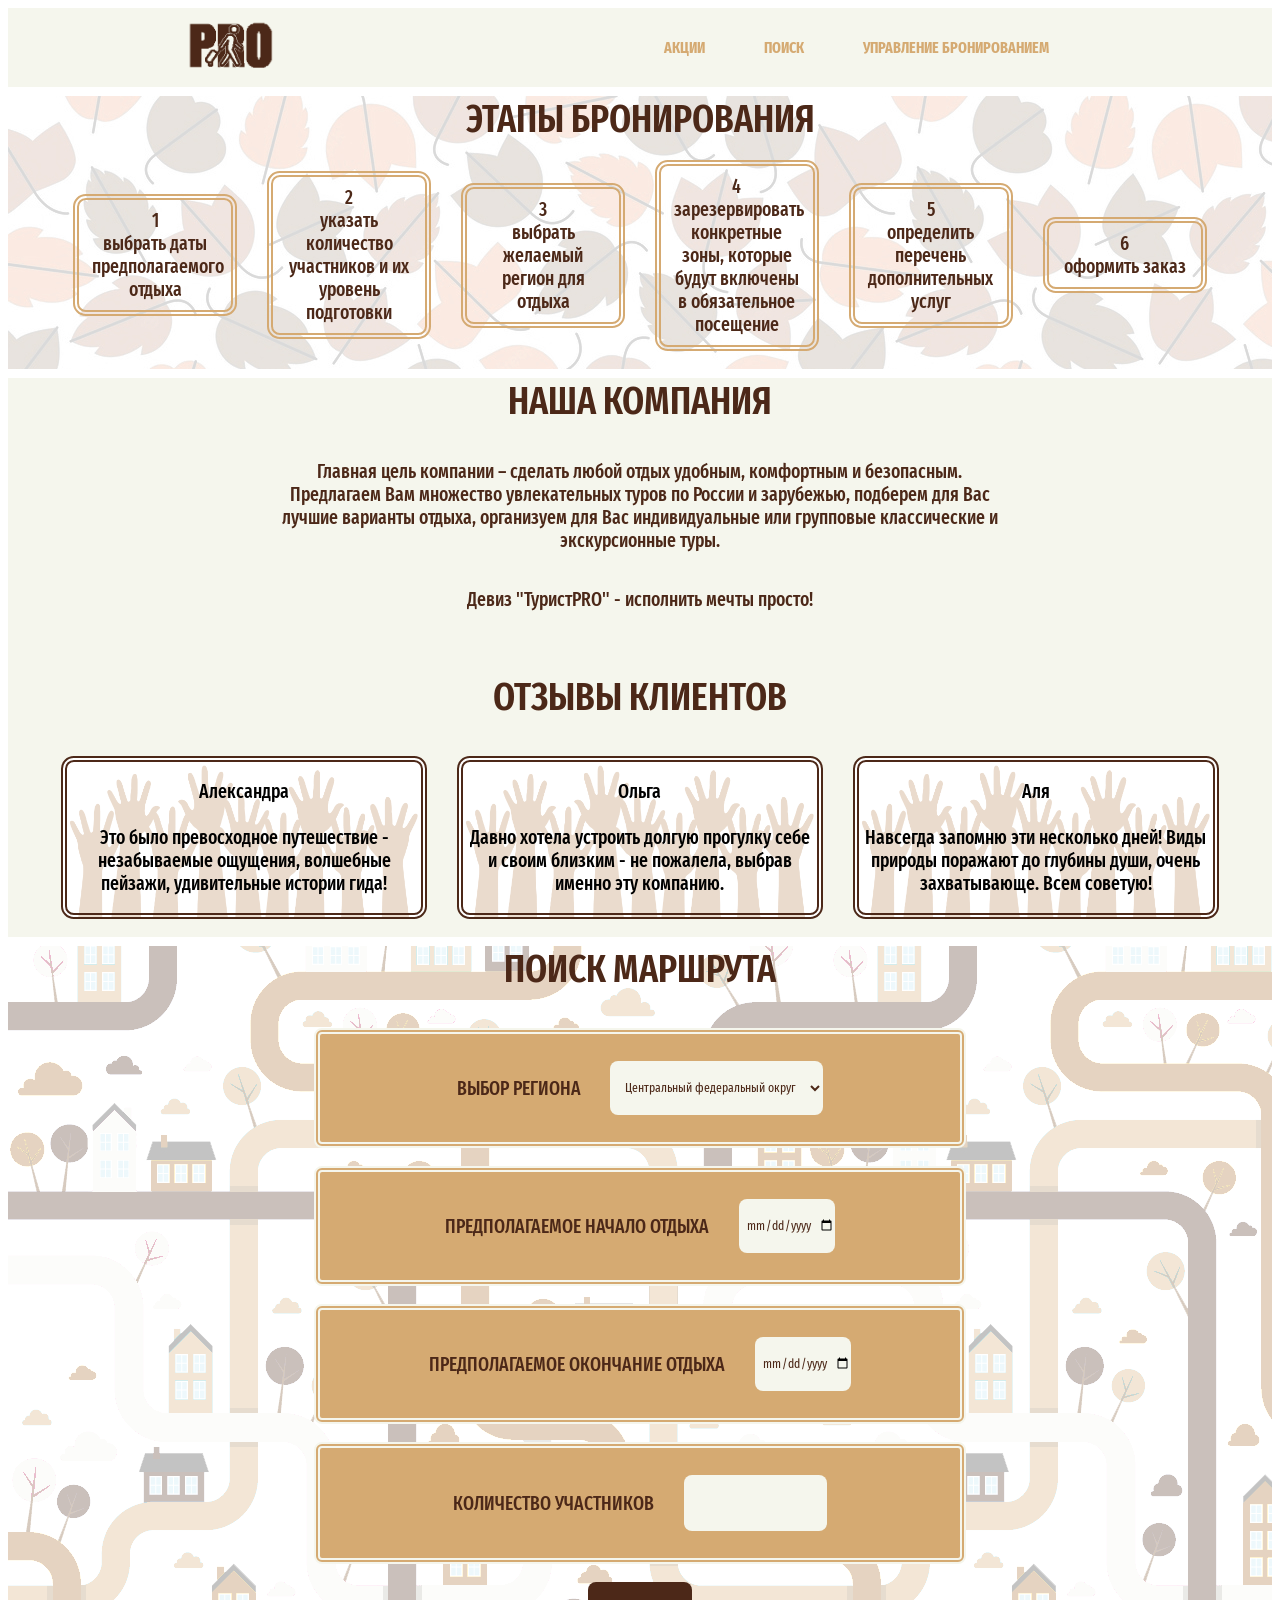
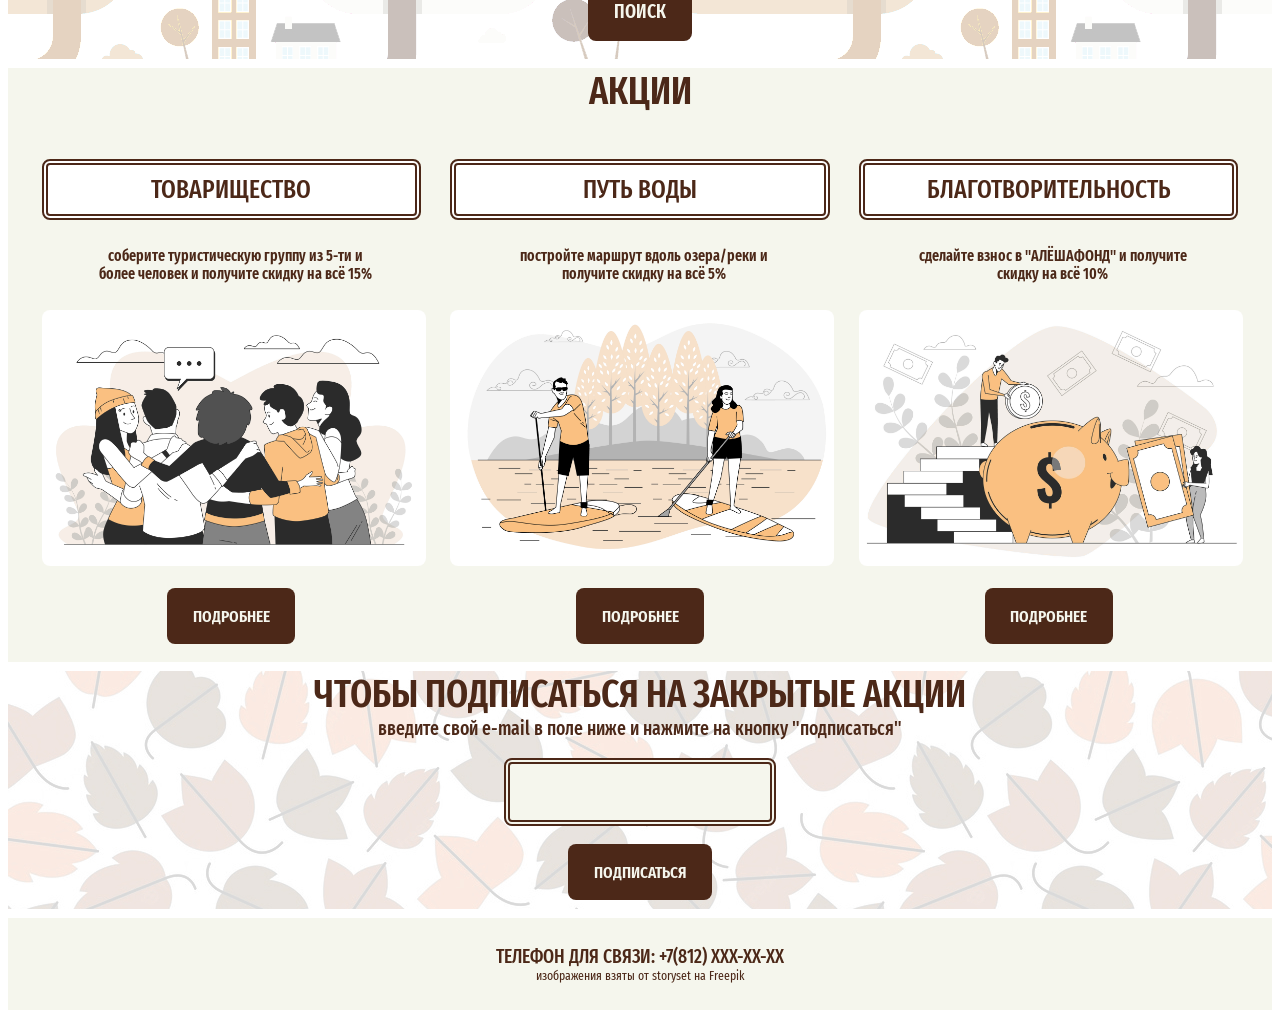
==== index.html @ ea339bec "Add files via upload" ====
<!DOCTYPE html>
<html lang="ru">
<head>
	<meta charset="UTF-8">
	<link rel='stylesheet' href='style.css'>
	<link rel="preconnect" href="https://fonts.googleapis.com">
	<link rel="preconnect" href="https://fonts.gstatic.com" crossorigin>
	<link href="https://fonts.googleapis.com/css2?family=Fira+Sans+Extra+Condensed:wght@400;500;800&display=swap" rel="stylesheet">
	<title>ТуристPro - туристические походы любой сложности!</title>
</head>

<body>
	
	<div class='header'>
		<div class='container'>
			<div class='header-line'>
				<div class='header-logo'>
					<img src="logo.png" alt="" class="logo">
				</div>
				
				<div class='nav'>
					<a class='nav-item' href="#saleshref">АКЦИИ</a>
					<a class='nav-item' href="#searchhref">ПОИСК</a>
					<a class='nav-item' href="#">УПРАВЛЕНИЕ БРОНИРОВАНИЕМ</a>
				</div>
			</div>
		</div>
	</div>

	<div class="etaps">
		<div class="stepsbg">
			<div class="steps">
				ЭТАПЫ БРОНИРОВАНИЯ
			</div>

			<div class="step">
				<div class="mainstep">
					<div class="step1">
						1<br>выбрать даты предполагаемого отдыха
					</div>
				</div>

			<div class="mainstep">
				<div class="step2">
					2<br>указать количество участников и их уровень подготовки
				</div>
			</div>

			<div class="mainstep">
				<div class="step3">
					3<br>выбрать желаемый регион для отдыха
				</div>
			</div>

			<div class="mainstep">
				<div class="step4">
					4<br>зарезервировать конкретные зоны, которые будут включены в обязательное посещение
				</div>
			</div>

			<div class="mainstep">
				<div class="step5">
					5<br>определить перечень дополнительных услуг
				</div>
			</div>

			<div class="mainstep">
				<div class="step6">
					6<br>оформить заказ
				</div>
			</div>
		</div>
	</div>
	</div>

	<div class="blcompany">
		<div class="titlecom">
			НАША КОМПАНИЯ
		</div>
		<div class="opcom">
			Главная цель компании – сделать любой отдых удобным, комфортным и безопасным.<br>Предлагаем Вам множество увлекательных туров по России и зарубежью, подберем для Вас лучшие варианты отдыха, организуем для Вас индивидуальные или групповые классические и экскурсионные туры.
		</div>
		<div class="deviz">
			Девиз "ТуристPRO" - исполнить мечты просто!
		</div>
		<div class="otzyv">
			ОТЗЫВЫ КЛИЕНТОВ
		</div>
		<div class="mainmarks">
			<div class="marks">
				Александра<br><br>Это было превосходное путешествие - незабываемые ощущения, волшебные пейзажи, удивительные истории гида!
			</div>
			<div class="marks">
				Ольга<br><br>Давно хотела устроить долгую прогулку себе и своим близким - не пожалела, выбрав именно эту компанию.
			</div>
			<div class="marks">
				Аля<br><br>Навсегда запомню эти несколько дней! Виды природы поражают до глубины души, очень захватывающе. Всем советую!
			</div>
		</div>
	</div>

	<div class="mainmarsh" id="searchhref">
		<div class="searchm">
			<form id="form">
				<div id="search">ПОИСК МАРШРУТА</div>
					<div class="buttonform1">
						<label id="regions">ВЫБОР РЕГИОНА</label>
						<select id="region" autocomplete="off">
							<option value="cfo">Центральный федеральный округ</option>
							<option value="szfo">Северо-Западный федеральный округ</option>
							<option value="ufo">Южный федеральный округ</option>
							<option value="pfo">Приволжский федеральный округ</option>
							<option value="yfo">Уральский федеральный округ</option>
							<option value="sfo">Сибирский федеральный округ</option>
							<option value="dfo">Дальневосточный федеральный округ</option>
						</select>
					</div>
					
					<div class="buttonform2">
						<label>ПРЕДПОЛАГАЕМОЕ НАЧАЛО ОТДЫХА</label>
						<input id="startdt" type="date" name="startdate">
					</div>

					<div class="buttonform3">
						<label>ПРЕДПОЛАГАЕМОЕ ОКОНЧАНИЕ ОТДЫХА</label>
						<input id="enddt" type="date" name="enddate">
					</div>
					
					<div class="buttonform4">
						<label>КОЛИЧЕСТВО УЧАСТНИКОВ</label>
						<input id="countppl" type="number" name="count">
					</div>
					
					<!-- <div class="buttonform5">
						<label for="level">УРОВЕНЬ ПОДГОТОВКИ</label>
						<select id="level">
							<option value="new">Начальный уровень</option>
							<option value="base">Базовый уровень</option>
							<option value="spec">Специализированный уровень</option>
							<option value="hight">Высший уровень</option>
						</select>
					</div> -->
					
					<div class="buttonop">
						<button type="submit" class="searchbt" href="search.html">ПОИСК</button>
					</div>

					<script>
						const form=document.getElementById('form');
						const region=document.getElementById('region');
						const startdt=document.getElementById('startdt');
						const enddt=document.getElementById('enddt');
						const countppl=document.getElementById('countppl');
						// const level=document.getElementById('level');

						form.addEventListener('submit',function(e) {
							e.preventDefault();
							const regionvalue=region.value;
							const startdtvalue=startdt.value;
							const enddtvalue=enddt.value;
							const countpplvalue=countppl.value;
							// const levelvalue=level.value;

							localStorage.setItem('region',regionvalue);
							localStorage.setItem('startdt',startdtvalue);
							localStorage.setItem('enddt',enddtvalue);
							localStorage.setItem('countppl',countpplvalue);
							// localStorage.setItem('level',levelvalue);

							window.location.href="search.html";
						})

					</script>
			</form>
		</div>
	</div>

	<div class="sales">
		<div class="sale" id="saleshref">
			АКЦИИ
		</div>

		<div class="sale1">
			<div class="nsale">
				ТОВАРИЩЕСТВО
			</div>
			<div class="osale">
				соберите туристическую группу из 5-ти и более человек и получите скидку на всё 15%
			</div>
			<div class="isale">
				<img src="sale1.jpg" alt="" class="people-img">
			</div>
			<div class="bsale">
				<button class="buttonsale" href="#" onclick="alert('Акции находятся в стадии планирования. В ближайшем будущем они будут доступны. Благодарим за понимание.')">ПОДРОБНЕЕ</button>
			</div>
		</div>

		<div class="sale2">
			<div class="nsale">
				ПУТЬ ВОДЫ
			</div>
			<div class="osale">
				постройте маршрут вдоль озера/реки и получите скидку на всё 5%
			</div>
			<div class="isale">
				<img src="sale2.jpg" alt="" class="people-img">
			</div>
			<div class="bsale">
				<button class="buttonsale" href="#" onclick="alert('Акции находятся в стадии планирования. В ближайшем будущем они будут доступны. Благодарим за понимание.')">ПОДРОБНЕЕ</button>
			</div>
		</div>

		<div class="sale3">
			<div class="nsale">
				БЛАГОТВОРИТЕЛЬНОСТЬ
			</div>
			<div class="osale">
				сделайте взнос в "АЛЁШАФОНД" и получите скидку на всё 10%
			</div>
			<div class="isale">
				<img src="sale3.jpg" alt="" class="people-img">
			</div>
			<div class="bsale">
				<button class="buttonsale" href="#" onclick="alert('Акции находятся в стадии планирования. В ближайшем будущем они будут доступны. Благодарим за понимание.')">ПОДРОБНЕЕ</button>
			</div>
		</div>
	</div>

	<div class="closed">
		<div class="salecl">
			ЧТОБЫ ПОДПИСАТЬСЯ НА ЗАКРЫТЫЕ АКЦИИ
		</div>
		<div class="osalecl">
			введите свой e-mail в поле ниже и нажмите на кнопку "подписаться"
		</div>
		<div class="insalecl">
			<input class="saleinput" type="email" name="emailsale">
		</div>
		<div class="bsale">
			<button class="buttonsale" href="#">ПОДПИСАТЬСЯ</button>
		</div>
	</div>

	<div class="fouter">
		<div class="fouternum">
			ТЕЛЕФОН ДЛЯ СВЯЗИ: +7(812) ХХХ-ХХ-ХХ 
		</div>
		<div class="foutero">
			изображения взяты от storyset на Freepik
		</div>
	</div>

</body>
</html>
---- style.css ----
.body {
    margin: 0;
    font-family: 'Fira Sans Extra Condensed', sans-serif;
}

.header {
    margin: 0;
	background-color: #F5F6ED;
	background-repeat: no-repeat;
	background-size: cover;
    font-family: 'Fira Sans Extra Condensed', sans-serif;
}

.header-line {
	display: flex;
	align-items: center;
	justify-content: space-around;
}

.logo {
    width: 10vw;
}

.container {
    background-color: #F5F6ED;
	margin: 0px 0%;
}

.nav {
	display: inline-block;
	width: 40%;
}

.nav-item {
	color: #D5AA72;
	text-decoration: none;
	font-weight: 700;
	font-size: 1.2vw;
	vertical-align: middle;
	
	margin-left: 11%;
	
	transition: color 0.3s linear;
}

.nav-item:hover {
	color: #4C2818;
}

.etaps {
    background-image: url(bg1.jpg);
    margin-top: 1vh;
    margin-bottom: 1vh;
}

.steps {
	font-family: 'Fira Sans Extra Condensed', sans-serif;
	font-size: 3vw;
	font-weight: 600;
	color:#4C2818;
	text-align: center;
}

.mainstep {
	display: inline-block;
	width: 13%;
	text-align: center;
	color:#4C2818;
	font-family: 'Fira Sans Extra Condensed', sans-serif;
	font-size: 1.5vw;
	font-weight: 500;
	vertical-align: middle;
	position: flex;
	margin: 2vh 1vw;
}

.step {
	text-align: center;
}

.step1 {
	border: 0.5vw double #D5AA72; 
	border-radius: 1vw;
	padding: 1vh 1vw;
	-webkit-animation-name: fly1;
    -webkit-animation-duration: 6s;
    -webkit-animation-iteration-count: infinite;
    animation-name: fly1;
    animation-duration: 6s;
    animation-iteration-count: infinite;
}

@-webkit-keyframes fly1 {
    0% {border-color:#4C2818; background-color: #F5F6ED}
    16.6% {border-color:#D5AA72; background: none}
    33.2% {border-color:#D5AA72; background: none}
    49.8% {border-color:#D5AA72; background: none}
    66.4% {border-color:#D5AA72; background: none}
	83% {border-color:#D5AA72; background: none}
    100% {border-color:#4C2818; background-color: #F5F6ED}
}

@keyframes fly1 {
    0% {border-color:#4C2818; background-color: #F5F6ED}
    16.6% {border-color:#D5AA72; background: none}
    33.2% {border-color:#D5AA72; background: none}
    49.8% {border-color:#D5AA72; background: none}
    66.4% {border-color:#D5AA72; background: none}
	83% {border-color:#D5AA72; background: none}
    100% {border-color:#4C2818; background-color: #F5F6ED}
}

.step2 {
	border: 0.5vw double #D5AA72; 
	border-radius: 1vw;
	padding: 1vh 1vw;
	-webkit-animation-name: fly2;
    -webkit-animation-duration: 6s;
    -webkit-animation-iteration-count: infinite;
    animation-name: fly2;
    animation-duration: 6s;
    animation-iteration-count: infinite;
}

@-webkit-keyframes fly2 {
    0% {border-color:#D5AA72; background: none}
    16.6% {border-color:#4C2818; background-color: #F5F6ED}
    33.2% {border-color:#D5AA72; background: none}
    49.8% {border-color:#D5AA72; background: none}
    66.4% {border-color:#D5AA72; background: none}
	83% {border-color:#D5AA72; background: none}
    100% {border-color:#D5AA72; background: none}
}

@keyframes fly2 {
    0% {border-color:#D5AA72; background: none}
    16.6% {border-color:#4C2818; background-color: #F5F6ED}
    33.2% {border-color:#D5AA72; background: none}
    49.8% {border-color:#D5AA72; background: none}
    66.4% {border-color:#D5AA72; background: none}
	83% {border-color:#D5AA72; background: none}
    100% {border-color:#D5AA72; background: none}
}

.step3 {
	border: 0.5vw double #D5AA72; 
	border-radius: 1vw;
	padding: 1vh 1vw;
	-webkit-animation-name: fly3;
    -webkit-animation-duration: 6s;
    -webkit-animation-iteration-count: infinite;
    animation-name: fly3;
    animation-duration: 6s;
    animation-iteration-count: infinite;
}

@-webkit-keyframes fly3 {
    0% {border-color:#D5AA72; background: none}
    16.6% {border-color:#D5AA72; background: none}
    33.2% {border-color:#4C2818; background-color: #F5F6ED}
    49.8% {border-color:#D5AA72; background: none}
    66.4% {border-color:#D5AA72; background: none}
	83% {border-color:#D5AA72; background: none}
    100% {border-color:#D5AA72; background: none}
}

@keyframes fly3 {
    0% {border-color:#D5AA72; background: none}
    16.6% {border-color:#D5AA72; background: none}
    33.2% {border-color:#4C2818; background-color: #F5F6ED}
    49.8% {border-color:#D5AA72; background: none}
    66.4% {border-color:#D5AA72; background: none}
	83% {border-color:#D5AA72; background: none}
    100% {border-color:#D5AA72; background: none}
}

.step4 {
	border: 0.5vw double #D5AA72; 
	border-radius: 1vw;
	padding: 1vh 1vw;
	-webkit-animation-name: fly4;
    -webkit-animation-duration: 6s;
    -webkit-animation-iteration-count: infinite;
    animation-name: fly4;
    animation-duration: 6s;
    animation-iteration-count: infinite;
}

@-webkit-keyframes fly4 {
    0% {border-color:#D5AA72; background: none}
    16.6% {border-color:#D5AA72; background: none}
    33.2% {border-color:#D5AA72; background: none}
    49.8% {border-color:#4C2818; background-color: #F5F6ED}
    66.4% {border-color:#D5AA72; background: none}
	83% {border-color:#D5AA72; background: none}
    100% {border-color:#D5AA72; background: none}
}

@keyframes fly4 {
    0% {border-color:#D5AA72; background: none}
    16.6% {border-color:#D5AA72; background: none}
    33.2% {border-color:#D5AA72; background: none}
    49.8% {border-color:#4C2818; background-color: #F5F6ED}
    66.4% {border-color:#D5AA72; background: none}
	83% {border-color:#D5AA72; background: none}
    100% {border-color:#D5AA72; background: none}
}

.step5 {
	border: 0.5vw double #D5AA72; 
	border-radius: 1vw;
	padding: 1vh 1vw;
	-webkit-animation-name: fly5;
    -webkit-animation-duration: 6s;
    -webkit-animation-iteration-count: infinite;
    animation-name: fly5;
    animation-duration: 6s;
    animation-iteration-count: infinite;
}

@-webkit-keyframes fly5 {
    0% {border-color:#D5AA72; background: none}
    16.6% {border-color:#D5AA72; background: none}
    33.2% {border-color:#D5AA72; background: none}
    49.8% {border-color:#D5AA72; background: none}
    66.4% {border-color:#4C2818; background-color: #F5F6ED}
	83% {border-color:#D5AA72; background: none}
    100% {border-color:#D5AA72; background: none}
}

@keyframes fly5 {
    0% {border-color:#D5AA72; background: none}
    16.6% {border-color:#D5AA72; background: none}
    33.2% {border-color:#D5AA72; background: none}
    49.8% {border-color:#D5AA72; background: none}
    66.4% {border-color:#4C2818; background-color: #F5F6ED}
	83% {border-color:#D5AA72; background: none}
    100% {border-color:#D5AA72; background: none}
}

.step6 {
	border: 0.5vw double #D5AA72; 
	border-radius: 1vw;
	padding: 1vh 1vw;
	-webkit-animation-name: fly6;
    -webkit-animation-duration: 6s;
    -webkit-animation-iteration-count: infinite;
    animation-name: fly6;
    animation-duration: 6s;
    animation-iteration-count: infinite;
}

@-webkit-keyframes fly6 {
    0% {border-color:#D5AA72; background: none}
    16.6% {border-color:#D5AA72; background: none}
    33.2% {border-color:#D5AA72; background: none}
    49.8% {border-color:#D5AA72; background: none}
    66.4% {border-color:#D5AA72; background: none}
	83% {border-color:#4C2818; background-color: #F5F6ED}
    100% {border-color:#D5AA72; background: none}
}

@keyframes fly6 {
    0% {border-color:#D5AA72; background: none}
    16.6% {border-color:#D5AA72; background: none}
    33.2% {border-color:#D5AA72; background: none}
    49.8% {border-color:#D5AA72; background: none}
    66.4% {border-color:#D5AA72; background: none}
	83% {border-color:#4C2818; background-color: #F5F6ED}
    100% {border-color:#D5AA72; background: none}
}

.animmain {
	text-align: center;
	display: inline-flex;
	width: 15%;
}

.blcompany {
    background-color: #F5F6ED;
    margin-top: 1vh;
}

.titlecom {
    font-family: 'Fira Sans Extra Condensed', sans-serif;
	font-size: 3vw;
	font-weight: 600;
	color:#4C2818;
	text-align: center;
}

.opcom {
    font-family: 'Fira Sans Extra Condensed', sans-serif;
	font-size: 1.5vw;
	font-weight: 500;
	color:#4C2818;
	text-align: center;
    margin-top: 4vh;
    margin-left: auto;
    margin-right: auto;
    width: 60%;
}

.deviz {
    font-family: 'Fira Sans Extra Condensed', sans-serif;
	font-size: 1.5vw;
	font-weight: 500;
	color:#4C2818;
	text-align: center;
    margin-top: 4vh;
    margin-left: auto;
    margin-right: auto;
    width: 60%;
}

.otzyv {
    font-family: 'Fira Sans Extra Condensed', sans-serif;
	font-size: 3vw;
	font-weight: 600;
	color:#4C2818;
	text-align: center;
    margin-top: 7vh;
}

.marks {
    display: inline-block;
    width: 27%;
    text-align: center;
    font-family: 'Fira Sans Extra Condensed', sans-serif;
	font-size: 1.5vw;
	font-weight: 500;
    vertical-align: middle;
    margin-top: 4vh;
    margin-left: 1vw;
    margin-right: 1vw;
    background-color: #fff;
    background-image: url(hands.png);
    background-size: cover;
    background-repeat: no-repeat;
    border: 0.5vw double #4C2818;
    border-radius: 1vw;
    padding: 2vh 0.5vw;
    margin-bottom: 2vh;
}

.mainmarks {
    text-align: center;
}

#search {
    font-family: 'Fira Sans Extra Condensed', sans-serif;
	font-size: 3vw;
	font-weight: 600;
	color:#4C2818;
	text-align: center;
    margin-top: 1vh;
    margin-bottom: 4vh;
    vertical-align: middle;
}

.searchm {
    vertical-align: middle;
    text-align: center;
}

label {
    font-family: 'Fira Sans Extra Condensed', sans-serif;
	font-size: 1.5vw;
    font-weight: 500;
    color: #4C2818;
    vertical-align: middle;
    text-align: center;
}

select#region {
    height: 6vh;
    font-family: 'Fira Sans Extra Condensed', sans-serif;
    font-size: 1vw;
    color: #4C2818;
    background-color: #F5F6ED;
    vertical-align: middle;
    border-radius: 8px;
    border: none;
    text-align: center;
    margin-left: 2vw;
    -webkit-animation-name: select1;
    -webkit-animation-duration: 5s;
    -webkit-animation-iteration-count: infinite;
    animation-name: select1;
    animation-duration: 5s;
    animation-iteration-count: infinite;
}

@-webkit-keyframes select1 {
    0% {background-color: #D5AA72;}
    20% {background-color: #F5F6ED;}
    40% {background-color: #F5F6ED;}
    60% {background-color: #F5F6ED;}
    80% {background-color: #F5F6ED;}
    100% {background-color: #D5AA72;}
}

@keyframes select1 {
    0% {background-color: #D5AA72;}
    20% {background-color: #F5F6ED;}
    40% {background-color: #F5F6ED;}
    60% {background-color: #F5F6ED;}
    80% {background-color: #F5F6ED;}
    100% {background-color: #D5AA72;}
}

input#startdt {
    height: 6vh;
    font-family: 'Fira Sans Extra Condensed', sans-serif;
    font-size: 1vw;
    color: #4C2818;
    background-color: #F5F6ED;
    vertical-align: middle;
    border-radius: 8px;
    border: none;
    text-align: center;
    margin-left: 2vw;
    -webkit-animation-name: select2;
    -webkit-animation-duration: 5s;
    -webkit-animation-iteration-count: infinite;
    animation-name: select2;
    animation-duration: 5s;
    animation-iteration-count: infinite;
}

@-webkit-keyframes select2 {
    0% {background-color: #F5F6ED;}
    20% {background-color: #D5AA72;}
    40% {background-color: #F5F6ED;}
    60% {background-color: #F5F6ED;}
    80% {background-color: #F5F6ED;}
    100% {background-color: #F5F6ED;}
}

@keyframes select2 {
    0% {background-color: #F5F6ED;}
    20% {background-color: #D5AA72;}
    40% {background-color: #F5F6ED;}
    60% {background-color: #F5F6ED;}
    80% {background-color: #F5F6ED;}
    100% {background-color: #F5F6ED;}
}

input#enddt {
    height: 6vh;
    font-family: 'Fira Sans Extra Condensed', sans-serif;
    font-size: 1vw;
    color: #4C2818;
    background-color: #F5F6ED;
    vertical-align: middle;
    border-radius: 8px;
    border: none;
    text-align: center;
    margin-left: 2vw;
    -webkit-animation-name: select3;
    -webkit-animation-duration: 5s;
    -webkit-animation-iteration-count: infinite;
    animation-name: select3;
    animation-duration: 5s;
    animation-iteration-count: infinite;
}

@-webkit-keyframes select3 {
    0% {background-color: #F5F6ED;}
    20% {background-color: #F5F6ED;}
    40% {background-color: #D5AA72;}
    60% {background-color: #F5F6ED;}
    80% {background-color: #F5F6ED;}
    100% {background-color: #F5F6ED;}
}

@keyframes select3 {
    0% {background-color: #F5F6ED;}
    20% {background-color: #F5F6ED;}
    40% {background-color: #D5AA72;}
    60% {background-color: #F5F6ED;}
    80% {background-color: #F5F6ED;}
    100% {background-color: #F5F6ED;}
}

input#countppl {
    height: 6vh;
    font-family: 'Fira Sans Extra Condensed', sans-serif;
    font-size: 1vw;
    color: #4C2818;
    background-color: #F5F6ED;
    vertical-align: middle;
    border-radius: 8px;
    border: none;
    text-align: center;
    margin-left: 2vw;
    -webkit-animation-name: select4;
    -webkit-animation-duration: 5s;
    -webkit-animation-iteration-count: infinite;
    animation-name: select4;
    animation-duration: 5s;
    animation-iteration-count: infinite;
}

@-webkit-keyframes select4 {
    0% {background-color: #F5F6ED;}
    20% {background-color: #F5F6ED;}
    40% {background-color: #F5F6ED;}
    60% {background-color: #D5AA72;}
    80% {background-color: #F5F6ED;}
    100% {background-color: #F5F6ED;}
}

@keyframes select4 {
    0% {background-color: #F5F6ED;}
    20% {background-color: #F5F6ED;}
    40% {background-color: #F5F6ED;}
    60% {background-color: #D5AA72;}
    80% {background-color: #F5F6ED;}
    100% {background-color: #F5F6ED;}
}

select#level {
    height: 6vh;
    font-family: 'Fira Sans Extra Condensed', sans-serif;
    font-size: 1vw;
    color: #4C2818;
    background-color: #F5F6ED;
    vertical-align: middle;
    border-radius: 8px;
    border: none;
    text-align: center;
    margin-left: 2vw;
    -webkit-animation-name: select5;
    -webkit-animation-duration: 5s;
    -webkit-animation-iteration-count: infinite;
    animation-name: select5;
    animation-duration: 5s;
    animation-iteration-count: infinite;
}

@-webkit-keyframes select5 {
    0% {background-color: #F5F6ED;}
    20% {background-color: #F5F6ED;}
    40% {background-color: #F5F6ED;}
    60% {background-color: #F5F6ED;}
    80% {background-color: #D5AA72;}
    100% {background-color: #F5F6ED;}
}

@keyframes select5 {
    0% {background-color: #F5F6ED;}
    20% {background-color: #F5F6ED;}
    40% {background-color: #F5F6ED;}
    60% {background-color: #F5F6ED;}
    80% {background-color: #D5AA72;}
    100% {background-color: #F5F6ED;}
}

.buttonform1 {
    padding: 3vh 0vw;
    margin: 2vh auto;
    width: 50vw;
    background-color: #D5AA72;
    vertical-align: middle;
    border-radius: 8px;
    text-align: center;
    border: 0.5vw double #F5F6ED;
    -webkit-animation-name: regiona1;
    -webkit-animation-duration: 5s;
    -webkit-animation-iteration-count: infinite;
    animation-name: regiona1;
    animation-duration: 5s;
    animation-iteration-count: infinite;
}

@-webkit-keyframes regiona1 {
    0% {border-color:#4C2818; background-color: #F5F6ED;}
    20% {border-color:#F5F6ED; background-color: #D5AA72;}
    40% {border-color:#F5F6ED; background-color: #D5AA72;}
    60% {border-color:#F5F6ED; background-color: #D5AA72;}
    80% {border-color:#F5F6ED; background-color: #D5AA72;}
    100% {border-color:#4C2818; background-color: #F5F6ED;}
}

@keyframes regiona1 {
    0% {border-color:#4C2818; background-color: #F5F6ED;}
    20% {border-color:#F5F6ED; background-color: #D5AA72;}
    40% {border-color:#F5F6ED; background-color: #D5AA72;}
    60% {border-color:#F5F6ED; background-color: #D5AA72;}
    80% {border-color:#F5F6ED; background-color: #D5AA72;}
    100% {border-color:#4C2818; background-color: #F5F6ED;}
}

.buttonform2 {
    padding: 3vh 0vw;
    margin: 2vh auto;
    width: 50vw;
    background-color: #D5AA72;
    vertical-align: middle;
    border-radius: 8px;
    text-align: center;
    border: 0.5vw double #F5F6ED;
    -webkit-animation-name: regiona2;
    -webkit-animation-duration: 5s;
    -webkit-animation-iteration-count: infinite;
    animation-name: regiona2;
    animation-duration: 5s;
    animation-iteration-count: infinite;
}

@-webkit-keyframes regiona2 {
    0% {border-color:#F5F6ED; background-color: #D5AA72;}
    20% {border-color:#4C2818; background-color: #F5F6ED;}
    40% {border-color:#F5F6ED; background-color: #D5AA72;}
    60% {border-color:#F5F6ED; background-color: #D5AA72;}
    80% {border-color:#F5F6ED; background-color: #D5AA72;}
    100% {border-color:#F5F6ED; background-color: #D5AA72;}
}

@keyframes regiona2 {
    0% {border-color:#F5F6ED; background-color: #D5AA72;}
    20% {border-color:#4C2818; background-color: #F5F6ED;}
    40% {border-color:#F5F6ED; background-color: #D5AA72;}
    60% {border-color:#F5F6ED; background-color: #D5AA72;}
    80% {border-color:#F5F6ED; background-color: #D5AA72;}
    100% {border-color:#F5F6ED; background-color: #D5AA72;}
}

.buttonform3 {
    padding: 3vh 0vw;
    margin: 2vh auto;
    width: 50vw;
    background-color: #D5AA72;
    vertical-align: middle;
    border-radius: 8px;
    text-align: center;
    border: 0.5vw double #F5F6ED;
    -webkit-animation-name: regiona3;
    -webkit-animation-duration: 5s;
    -webkit-animation-iteration-count: infinite;
    animation-name: regiona3;
    animation-duration: 5s;
    animation-iteration-count: infinite;
}

@-webkit-keyframes regiona3 {
    0% {border-color:#F5F6ED; background-color: #D5AA72;}
    20% {border-color:#F5F6ED; background-color: #D5AA72;}
    40% {border-color:#4C2818; background-color: #F5F6ED;}
    60% {border-color:#F5F6ED; background-color: #D5AA72;}
    80% {border-color:#F5F6ED; background-color: #D5AA72;}
    100% {border-color:#F5F6ED; background-color: #D5AA72;}
}

@keyframes regiona3 {
    0% {border-color:#F5F6ED; background-color: #D5AA72;}
    20% {border-color:#F5F6ED; background-color: #D5AA72;}
    40% {border-color:#4C2818; background-color: #F5F6ED;}
    60% {border-color:#F5F6ED; background-color: #D5AA72;}
    80% {border-color:#F5F6ED; background-color: #D5AA72;}
    100% {border-color:#F5F6ED; background-color: #D5AA72;}
}

.buttonform4 {
    padding: 3vh 0vw;
    margin: 2vh auto;
    width: 50vw;
    background-color: #D5AA72;
    vertical-align: middle;
    border-radius: 8px;
    text-align: center;
    border: 0.5vw double #F5F6ED;
    -webkit-animation-name: regiona4;
    -webkit-animation-duration: 5s;
    -webkit-animation-iteration-count: infinite;
    animation-name: regiona4;
    animation-duration: 5s;
    animation-iteration-count: infinite;
}

@-webkit-keyframes regiona4 {
    0% {border-color:#F5F6ED; background-color: #D5AA72;}
    20% {border-color:#F5F6ED; background-color: #D5AA72;}
    40% {border-color:#F5F6ED; background-color: #D5AA72;}
    60% {border-color:#4C2818; background-color: #F5F6ED;}
    80% {border-color:#F5F6ED; background-color: #D5AA72;}
    100% {border-color:#F5F6ED; background-color: #D5AA72;}
}

@keyframes regiona4 {
    0% {border-color:#F5F6ED; background-color: #D5AA72;}
    20% {border-color:#F5F6ED; background-color: #D5AA72;}
    40% {border-color:#F5F6ED; background-color: #D5AA72;}
    60% {border-color:#4C2818; background-color: #F5F6ED;}
    80% {border-color:#F5F6ED; background-color: #D5AA72;}
    100% {border-color:#F5F6ED; background-color: #D5AA72;}
}

.buttonform5 {
    padding: 3vh 0vw;
    margin: 2vh auto;
    width: 50vw;
    background-color: #D5AA72;
    vertical-align: middle;
    border-radius: 8px;
    text-align: center;
    border: 0.5vw double #F5F6ED;
    -webkit-animation-name: regiona5;
    -webkit-animation-duration: 5s;
    -webkit-animation-iteration-count: infinite;
    animation-name: regiona5;
    animation-duration: 5s;
    animation-iteration-count: infinite;
}

@-webkit-keyframes regiona5 {
    0% {border-color:#F5F6ED; background-color: #D5AA72;}
    20% {border-color:#F5F6ED; background-color: #D5AA72;}
    40% {border-color:#F5F6ED; background-color: #D5AA72;}
    60% {border-color:#F5F6ED; background-color: #D5AA72;}
    80% {border-color:#4C2818; background-color: #F5F6ED;}
    100% {border-color:#F5F6ED; background-color: #D5AA72;}
}

@keyframes regiona5 {
    0% {border-color:#F5F6ED; background-color: #D5AA72;}
    20% {border-color:#F5F6ED; background-color: #D5AA72;}
    40% {border-color:#F5F6ED; background-color: #D5AA72;}
    60% {border-color:#F5F6ED; background-color: #D5AA72;}
    80% {border-color:#4C2818; background-color: #F5F6ED;}
    100% {border-color:#F5F6ED; background-color: #D5AA72;}
}

option {
    font-family: 'Fira Sans Extra Condensed', sans-serif;
    font-size: 1vw;
    color: #4C2818;
    background-color: #F5F6ED;
    vertical-align: middle;
    border: none;
    text-align: center;
}

select {
    height: 6vh;
    font-family: 'Fira Sans Extra Condensed', sans-serif;
    font-size: 1vw;
    color: #4C2818;
    background-color: #F5F6ED;
    vertical-align: middle;
    border-radius: 8px;
    border: none;
    text-align: center;
    margin-left: 2vw;
}

input {
    height: 6vh;
    font-family: 'Fira Sans Extra Condensed', sans-serif;
    font-size: 1vw;
    color: #4C2818;
    background-color: #F5F6ED;
    vertical-align: middle;
    border-radius: 8px;
    border: none;
    text-align: center;
    margin-left: 2vw;
}

.mainmarsh {
    position: flex;
    vertical-align: middle;
    text-align: center;
    background-image: url(marsh.png);
}

.searchbt {
    font-family: 'Fira Sans Extra Condensed', sans-serif;
    padding: 2vh 2vw;
    font-size: 1.5vw;
    font-weight: 600;
    color:#F5F6ED;
    background-color: #4C2818;
    border-radius: 8px;
    border: none;
    text-align: center;
    transition: background-color 0.3s linear;
    margin-bottom: 2vh;
}

.searchbt:hover {
    background-color:#A66A2C;
    border: none;
}

.sale {
    font-family: 'Fira Sans Extra Condensed', sans-serif;
	font-size: 3vw;
	font-weight: 600;
	color: #4C2818;
	text-align: center;
    margin-top: 1vh;
}

.sales {
    position: relative;
    text-align: center;
    background-color: #F5F6ED;
}

.sale1 {
    position: relative;
    display: inline-block;
    width: 30%;
    padding: 1vh 1vw;
}

.sale2 {
    position: relative;
    display: inline-block;
    width: 30%;
    padding: 1vh 1vw;
}

.sale3 {
    position: relative;
    display: inline-block;
    width: 30%;
    padding: 1vh 1vw;
}

.people-img {
    width: 30vw;
    border-radius: 8px;
}

.nsale {
    font-family: 'Fira Sans Extra Condensed', sans-serif;
	font-size: 2vw;
	font-weight: 500;
	color: #4C2818;
	text-align: center;
    margin-top: 4vh;
    background-color: #ffffff;
    border-radius: 8px;
    padding: 1vh 1vw;
    border: 0.5vw double #4C2818;
}

.osale {
    font-family: 'Fira Sans Extra Condensed', sans-serif;
	font-size: 1.2vw;
	font-weight: 550;
	color: #4C2818;
	text-align: center;
    margin-top: 3vh;
    margin-bottom: 3vh;
    width: 75%;
    margin-left: 4vw;
}

.buttonsale {
    font-family: 'Fira Sans Extra Condensed', sans-serif;
    padding: 2vh 2vw;
    font-size: 1.3vw;
    font-weight: 550;
    color:#F5F6ED;
    background-color: #4C2818;
    border-radius: 8px;
    border: none;
    transition: background-color 0.3s linear;
    margin-top: 2vh;
    margin-bottom: 1vh;
}

.buttonsale:hover {
    background-color:#A66A2C;
    border: none;
}

.closed {
    text-align: center;
    background-image: url(bg1.jpg);
}

.salecl {
    font-family: 'Fira Sans Extra Condensed', sans-serif;
	font-size: 3vw;
	font-weight: 600;
	color: #4C2818;
	text-align: center;
    margin-top: 1vh;
}

.osalecl {
    font-family: 'Fira Sans Extra Condensed', sans-serif;
	font-size: 1.5vw;
	font-weight: 500;
	color:#4C2818;
	text-align: center;
    margin-bottom: 2vh;
    margin-left: auto;
    margin-right: auto;
    width: 60%;
}

input.saleinput {
    height: 6vh;
    font-family: 'Fira Sans Extra Condensed', sans-serif;
    font-size: 1vw;
    color: #4C2818;
    background-color: #F5F6ED;
    vertical-align: middle;
    border-radius: 8px;
    border: 0.5vw double #4C2818;
    text-align: center;
    margin-left: auto;
    margin-right: auto;
    width: 20vw;
	-webkit-animation-name: sale;
    -webkit-animation-duration: 1s;
    -webkit-animation-iteration-count: infinite;
    animation-name: sale;
    animation-duration: 1s;
    animation-iteration-count: infinite;
}

@-webkit-keyframes sale {
    0% {border-color:#4C2818; background-color: #F5F6ED}
    50% {border-color:#F5F6ED; background-color: #D5AA72}
    100% {border-color:#4C2818; background-color: #F5F6ED}
}

@keyframes sale {
    0% {border-color:#4C2818; background-color: #F5F6ED}
    50% {border-color:#F5F6ED; background-color: #D5AA72}
    100% {border-color:#4C2818; background-color: #F5F6ED}
}

.fouter {
    margin-top: 1vh;
    background-color: #F5F6ED;
}

.fouternum {
    font-family: 'Fira Sans Extra Condensed', sans-serif;
	font-size: 1.5vw;
	font-weight: 500;
	color:#4C2818;
	text-align: center;
    margin-left: auto;
    margin-right: auto;
    width: 60%;
    padding-top: 3vh;
}

.foutero {
    font-family: 'Fira Sans Extra Condensed', sans-serif;
	font-size: 1vw;
	font-weight: 400;
	color:#4C2818;
	text-align: center;
    margin-left: auto;
    margin-right: auto;
    width: 60%;
    padding-bottom: 3vh;
}

.navs {
	display: inline-block;
	width: 40%;
}

.nav-items {
	color: #D5AA72;
	text-decoration: none;
	font-weight: 700;
	font-size: 1.2vw;
	vertical-align: middle;
	
	margin-left: 60%;
	
	transition: color 0.3s linear;
}

.nav-items:hover {
	color: #4C2818;
}

.nvoronej {
    font-family: 'Fira Sans Extra Condensed', sans-serif;
	font-size: 2.5vw;
	font-weight: 600;
	color: #4C2818;
	text-align: center;
    margin-top: 1vh;
    vertical-align: middle;
    padding-top: 2vh;
}

.nmvoronej {
    font-family: 'Fira Sans Extra Condensed', sans-serif;
	font-size: 4vw;
	font-weight: 600;
	color: #F5F6ED;
	text-align: center;
    padding: 2vh 0vw;
    vertical-align: middle;
}

.dtvoronej {
    font-family: 'Fira Sans Extra Condensed', sans-serif;
	font-size: 2vw;
	font-weight: 550;
	color: #4C2818;
	text-align: center;
    margin-top: 0vh;
    vertical-align: middle;
}

.czvoronej {
    font-family: 'Fira Sans Extra Condensed', sans-serif;
	font-size: 1.5vw;
	font-weight: 550;
	color: #4C2818;
	text-align: center;
    margin-top: 0vh;
    vertical-align: middle;
}

.imgvoronej {
    width: 33vw;
    text-align: center;
    vertical-align: middle;
    border: 0.5vw double #4C2818;
    border-radius: 8px;
}

.ivoronej {
    margin-top: 3vh;
    text-align: center;
    vertical-align: middle;
    margin-bottom: 4vh;
}

.vkz1 {
    font-family: 'Fira Sans Extra Condensed', sans-serif;
    padding: 2vh 2vw;
    font-size: 1.3vw;
    font-weight: 550;
    color:#F5F6ED;
    background-color: #4C2818;
    border-radius: 8px;
    border: none;
    transition: background-color 0.3s linear;
    width: 72vw;
    text-decoration: none;
    margin-bottom: 2%;
}

.vkz1:hover {
    background-color:#A66A2C;
    border: none;
}

.vkz2 {
    font-family: 'Fira Sans Extra Condensed', sans-serif;
    padding: 2vh 2vw;
    font-size: 1.3vw;
    font-weight: 550;
    color:#F5F6ED;
    background-color: #4C2818;
    border-radius: 8px;
    border: none;
    transition: background-color 0.3s linear;
    width: 72vw;
    text-decoration: none;
    margin-bottom: 2%;
}

.vkz2:hover {
    background-color:#A66A2C;
    border: none;
}

.vkz3 {
    font-family: 'Fira Sans Extra Condensed', sans-serif;
    padding: 2vh 2vw;
    font-size: 1.3vw;
    font-weight: 550;
    color:#F5F6ED;
    background-color: #4C2818;
    border-radius: 8px;
    border: none;
    transition: background-color 0.3s linear;
    width: 72vw;
    text-decoration: none;
    margin-bottom: 2%;
}

.vkz3:hover {
    background-color:#A66A2C;
    border: none;
}

.vkz4 {
    font-family: 'Fira Sans Extra Condensed', sans-serif;
    padding: 2vh 2vw;
    font-size: 1.3vw;
    font-weight: 550;
    color:#F5F6ED;
    background-color: #4C2818;
    border-radius: 8px;
    border: none;
    transition: background-color 0.3s linear;
    width: 72vw;
    text-decoration: none;
    margin-bottom: 2%;
}

.vkz4:hover {
    background-color:#A66A2C;
    border: none;
}

.ncarelia {
    font-family: 'Fira Sans Extra Condensed', sans-serif;
	font-size: 2.5vw;
	font-weight: 600;
	color: #4C2818;
	text-align: center;
    margin-top: 1vh;
    vertical-align: middle;
    padding-top: 2vh;
}

.nmcarelia {
    font-family: 'Fira Sans Extra Condensed', sans-serif;
	font-size: 4vw;
	font-weight: 600;
	color: #F5F6ED;
	text-align: center;
    padding: 2vh 0vw;
    vertical-align: middle;
}

.dtcarelia {
    font-family: 'Fira Sans Extra Condensed', sans-serif;
	font-size: 2vw;
	font-weight: 550;
	color: #4C2818;
	text-align: center;
    margin-top: 0vh;
    vertical-align: middle;
}

.czcarelia {
    font-family: 'Fira Sans Extra Condensed', sans-serif;
	font-size: 1.5vw;
	font-weight: 550;
	color: #4C2818;
	text-align: center;
    margin-top: 0vh;
    vertical-align: middle;
}

.imgcarelia {
    width: 33vw;
    text-align: center;
    vertical-align: middle;
    border: 0.5vw double #4C2818;
    border-radius: 8px;
}

.icarelia {
    margin-top: 3vh;
    text-align: center;
    vertical-align: middle;
    margin-bottom: 4vh;
}

.npat {
    font-family: 'Fira Sans Extra Condensed', sans-serif;
	font-size: 2.5vw;
	font-weight: 600;
	color: #4C2818;
	text-align: center;
    margin-top: 1vh;
    vertical-align: middle;
    padding-top: 2vh;
}

.nmpat {
    font-family: 'Fira Sans Extra Condensed', sans-serif;
	font-size: 4vw;
	font-weight: 600;
	color: #F5F6ED;
	text-align: center;
    padding: 2vh 0vw;
    vertical-align: middle;
}

.dtpat {
    font-family: 'Fira Sans Extra Condensed', sans-serif;
	font-size: 2vw;
	font-weight: 550;
	color: #4C2818;
	text-align: center;
    margin-top: 0vh;
    vertical-align: middle;
}

.czpat {
    font-family: 'Fira Sans Extra Condensed', sans-serif;
	font-size: 1.5vw;
	font-weight: 550;
	color: #4C2818;
	text-align: center;
    margin-top: 0vh;
    vertical-align: middle;
}

.imgpat {
    width: 33vw;
    text-align: center;
    vertical-align: middle;
    border: 0.5vw double #4C2818;
    border-radius: 8px;
}

.ipat {
    margin-top: 3vh;
    text-align: center;
    vertical-align: middle;
    margin-bottom: 4vh;
}

.nkap {
    font-family: 'Fira Sans Extra Condensed', sans-serif;
	font-size: 2.5vw;
	font-weight: 600;
	color: #4C2818;
	text-align: center;
    margin-top: 1vh;
    vertical-align: middle;
    padding-top: 2vh;
}

.nmkap {
    font-family: 'Fira Sans Extra Condensed', sans-serif;
	font-size: 4vw;
	font-weight: 600;
	color: #F5F6ED;
	text-align: center;
    padding: 2vh 0vw;
    vertical-align: middle;
}

.dtkap {
    font-family: 'Fira Sans Extra Condensed', sans-serif;
	font-size: 2vw;
	font-weight: 550;
	color: #4C2818;
	text-align: center;
    margin-top: 0vh;
    vertical-align: middle;
}

.czkap {
    font-family: 'Fira Sans Extra Condensed', sans-serif;
	font-size: 1.5vw;
	font-weight: 550;
	color: #4C2818;
	text-align: center;
    margin-top: 0vh;
    vertical-align: middle;
}

.imgkap {
    width: 33vw;
    text-align: center;
    vertical-align: middle;
    border: 0.5vw double #4C2818;
    border-radius: 8px;
}

.ikap {
    margin-top: 3vh;
    text-align: center;
    vertical-align: middle;
    margin-bottom: 4vh;
}

.block-cover {
    overflow: hidden;
}

.filterDiv {
    width: 75vw;
    text-align: center;
    background-color: #D5AA72;
    border-radius: 8px;
    vertical-align: middle;
    margin-left: auto;
    margin-right: auto;
    margin-top: 3vh;
    margin-bottom: 2vh;
    display: none;
}

.show {
    display: block;
}

.btn {
    font-family: 'Fira Sans Extra Condensed', sans-serif;
    padding: 1vh 1vw;
    font-size: 1vw;
    font-weight: 500;
    color:#F5F6ED;
    background-color: #4C2818;
    border-radius: 8px;
    border: none;
    transition: background-color 0.3s linear;
    margin-top: 2vh;
    margin-bottom: 1vh;
    margin-inline: 1vw;
    text-align: center;
}

.btn:hover {
    background-color:#A66A2C;
    border: none;
}

#myBtnContainer {
    text-align: center;
    margin-left: auto;
    margin-right: auto;
}

/* .active {
    background-color: #F5F6ED;
    color: #4C2818;
} */

.nfinal {
    font-family: 'Fira Sans Extra Condensed', sans-serif;
    text-align: center;
    background-color: #D5AA72;
    width: 75vw;
    margin-left: auto;
    margin-right: auto;
    border-radius: 8px;
    padding: 3vh 0vw;
    font-size: 2vw;
    font-weight: 550;
    color: #4C2818;
    margin-bottom: 2vh;
    margin-top: 3vh;
}

.marsh1 {
    text-align: center;
}

.vmarsh1 {
    font-family: 'Fira Sans Extra Condensed', sans-serif;
    font-size: 2vw;
    color:#4C2818;
    margin-top: 3vh;
    font-weight: 500;
    padding-top: 1%;
}

.nmarsh1 {
    font-family: 'Fira Sans Extra Condensed', sans-serif;
    font-size: 4vw;
    font-weight: 600;
    color:#A66A2C;
}

.dtmarsh1 {
    font-family: 'Fira Sans Extra Condensed', sans-serif;
    font-size: 1.5vw;
    color: #4C2818;
    font-weight: 500;
}

.harder1 {
    font-family: 'Fira Sans Extra Condensed', sans-serif;
    font-size: 1.3vw;
    color: #A66A2C;
    font-weight: 500;
    padding-bottom: 1%;
}

.marshvar1 {
    font-family: 'Fira Sans Extra Condensed', sans-serif;
    margin-top: 3%;
    font-size: 3vw;
    color:#4C2818;
    font-weight: 550;
}

.m11 {
    display: inline-block;
    flex-direction: row;
    flex-wrap: wrap;
    justify-content: center;
    align-items: center;
    align-content: center;
    width: 45%;
    margin: 2vw;
    font-size: 2vw;
    font-family: 'Fira Sans Extra Condensed', sans-serif;
    color: #F5F6ED;
    background-color: #A66A2C;
    border-radius: 8px;
    padding: 2vh 0vw;
    font-weight: 525;
}

.imgsvits {
    border-radius: 8px;
    width: 80%;
    margin-top: 3%;
}

.zona11 {
    position: absolute;
    z-index: -1;
    opacity: 0;
}

.zona11+label {
    display: inline-flex;
    align-items: center;
    user-select: none;
}

.zona11+label::before {
    content: '';
    display: inline-block;
    width: 1em;
    height: 1em;
    flex-shrink: 0;
    flex-grow: 0;
    border: 1px solid #D5AA72;
    background-color: #F5F6ED;
    border-radius: 0.25em;
    margin-right: 0.5em;
    background-repeat: no-repeat;
    background-position: center center;
    background-size: 50% 50%;
}

.zona11:checked+label::before {
    border-color: #A66A2C;
    background-color: #D5AA72;
    background-image: url("done.png");
}

.zona11:not(:disabled):not(:checked)+label:hover::before {
    border-color: #f3f3f1;
  }

.zona11:not(:disabled):active+label::before {
    background-color: #f3f3f1;
    border-color: #f3f3f1;
}
  
.zona11:focus+label::before {
    box-shadow: 0 0 0 0.2rem rgba(255, 196, 34, 0.25);
}
  
.zona11:focus:not(:checked)+label::before {
    border-color: #f5c382;
}
  
.zona11:disabled+label::before {
    background-color: #f3f3f1;
}

label.zonas11 {
    font-size: 2vw;
    font-family: 'Fira Sans Extra Condensed', sans-serif;
    color: #F5F6ED;
    font-weight: 525;
    padding: 2vh 0vw;
}

.zona12 {
    position: absolute;
    z-index: -1;
    opacity: 0;
}

.zona12+label {
    display: inline-flex;
    align-items: center;
    user-select: none;
}

.zona12+label::before {
    content: '';
    display: inline-block;
    width: 1em;
    height: 1em;
    flex-shrink: 0;
    flex-grow: 0;
    border: 1px solid #D5AA72;
    background-color: #F5F6ED;
    border-radius: 0.25em;
    margin-right: 0.5em;
    background-repeat: no-repeat;
    background-position: center center;
    background-size: 50% 50%;
}

.zona12:checked+label::before {
    border-color: #A66A2C;
    background-color: #D5AA72;
    background-image: url("done.png");
}

.zona12:not(:disabled):not(:checked)+label:hover::before {
    border-color: #f3f3f1;
  }

.zona12:not(:disabled):active+label::before {
    background-color: #f3f3f1;
    border-color: #f3f3f1;
}
  
.zona12:focus+label::before {
    box-shadow: 0 0 0 0.2rem rgba(255, 196, 34, 0.25);
}
  
.zona12:focus:not(:checked)+label::before {
    border-color: #f5c382;
}
  
.zona12:disabled+label::before {
    background-color: #f3f3f1;
}

label.zonas12 {
    font-size: 2vw;
    font-family: 'Fira Sans Extra Condensed', sans-serif;
    color: #F5F6ED;
    font-weight: 525;
    padding: 2vh 0vw;
}

.marshmap1 {
    width: 100%;
}

.marsh1map {
    font-size: 1vw;
    font-family: 'Fira Sans Extra Condensed', sans-serif;
    margin: 1vh 0vw;
    font-weight: 500;
    color: #4C2818;
}

.bron1 {
    font-family: 'Fira Sans Extra Condensed', sans-serif;
    padding: 2vh 2vw;
    font-size: 1.5vw;
    font-weight: 600;
    color:#F5F6ED;
    background-color: #4C2818;
    border-radius: 8px;
    border: none;
    text-align: center;
    transition: background-color 0.3s linear;
    margin-bottom: 2vh;
}

.bron1:hover {
    background-color:#A66A2C;
    border: none;
}

.buttonbr {
    padding-top: 2vh;
}

.svitop {
    font-size: 1.5vw;
    font-family: 'Fira Sans Extra Condensed', sans-serif;
    color: #4C2818;
    font-weight: 525;
    background-color: #F5F6ED;
    border-radius: 8px;
    padding: 2vh 1.5vw;
    margin: 2% 2vw;
}

.marshbg {
    background-image: url("bg1.jpg");
    width: 60%;
    text-align: center;
    margin: 2vh auto;
    border-radius: 8px;
}

.but {
    display: none;
}

.boxmarsh {
    overflow: hidden;
}

.filtermarsh {
    text-align: center;
    display: none;
}

.showm {
    display: block;
}

.info {
    text-align: center;
    background-image: url(bg1.jpg);
    width: 75%;
    margin: 2% auto;
    border-radius: 8px;
    padding: 1% 2vw;
    font-family: 'Fira Sans Extra Condensed', sans-serif;
}

.zakazinfo {
    font-size: 4vw;
    font-weight: 600;
    color: #A66A2C;
}

.nregionbooks {
    padding-top: 1%;
    font-size: 1.5vw;
    color: #4C2818;
    font-weight: 550;
}

.bookregion1 {
    font-size: 2vw;
    font-weight: 600;
    color: #F5F6ED;
    background-color: #4C2818;
    border-radius: 8px;
    padding: 1% 0vw;
}

.nmarshbooks {
    padding-top: 3%;
    font-size: 1.5vw;
    color: #4C2818;
    font-weight: 550;
}

.marshregion1 {
    font-size: 2vw;
    font-weight: 600;
    color: #F5F6ED;
    background-color: #4C2818;
    border-radius: 8px;
    padding: 1% 0vw;
}

.nvarbooks {
    padding-top: 3%;
    font-size: 1.5vw;
    color: #4C2818;
    font-weight: 550;
}

.marshvybor1 {
    font-size: 2vw;
    font-weight: 600;
    color: #F5F6ED;
    background-color: #4C2818;
    border-radius: 8px;
    padding: 1% 0vw;
}

.start {
    display: inline-block;
    width: 45%;
    margin: 1%;
}

.end {
    display: inline-block;
    width: 45%;
    margin: 1%;
}

.marshdtst {
    padding-top: 3%;
    font-size: 1.5vw;
    color: #4C2818;
    font-weight: 550;
}

#stbooks {
    font-size: 2vw;
    font-weight: 600;
    color: #F5F6ED;
    background-color: #4C2818;
    border-radius: 8px;
    padding: 1% 0vw;
}

.marshdtend {
    padding-top: 3%;
    font-size: 1.5vw;
    color: #4C2818;
    font-weight: 550;
}

#endbooks {
    font-size: 2vw;
    font-weight: 600;
    color: #F5F6ED;
    background-color: #4C2818;
    border-radius: 8px;
    padding: 1% 0vw;
}

.marshppl {
    padding-top: 3%;
    font-size: 1.5vw;
    color: #4C2818;
    font-weight: 550;
}

#pplbooks {
    font-size: 2vw;
    font-weight: 600;
    color: #F5F6ED;
    background-color: #4C2818;
    border-radius: 8px;
    padding: 1% 0vw;
}

.price {
    padding-top: 3%;
    font-size: 1.5vw;
    color: #4C2818;
    font-weight: 550;
}

.pprice {
    font-size: 2vw;
    font-weight: 600;
    color: #F5F6ED;
    background-color: #4C2818;
    border-radius: 8px;
    padding: 1% 0vw;
}

.ndop {
    padding-top: 3%;
    font-size: 1.5vw;
    color: #4C2818;
    font-weight: 550;
}

#vdop {
    font-size: 2vw;
    font-weight: 600;
    color: #F5F6ED;
    border-radius: 8px;
    padding: 1% 0vw;
    width: 60%;
    margin: 0vh auto;
    text-align: center;
}

.formdop {
    background-color: #4C2818;
    text-align: center;
    border-radius: 8px;
    margin: 0vh auto;
}

label.nvdop11 {
    color:#F5F6ED;
    font-weight: 550;
    font-size: 2.2vw;
}

label.nvdop12 {
    color:#F5F6ED;
    font-weight: 550;
    font-size: 2.2vw;
}

label.nvdop13 {
    color:#F5F6ED;
    font-weight: 550;
    font-size: 2.2vw;
}

label.nvdop14 {
    color:#F5F6ED;
    font-weight: 550;
    font-size: 2.2vw;
}

label.comzak {
    font-size: 2vw;
    color: #4C2818;
    font-weight: 550;
}

input#comm {
    border: 0.3vw double #4C2818;
}

label.poctzak {
    font-size: 2vw;
    color: #4C2818;
    font-weight: 550;
}

input#pochta {
    border: 0.3vw double #4C2818;
}

.itogo {
    font-size: 1.5vw;
    color: #4C2818;
    font-weight: 550;
}

.itogsum {
    font-size: 3vw;
    font-weight: 600;
    color: #F5F6ED;
    background-color: #4C2818;
    border-radius: 8px;
    padding: 1% 0vw;
    width: 70%;
    margin: 0vh auto;
}

.bookbt {
    font-family: 'Fira Sans Extra Condensed', sans-serif;
    padding: 2vh 2vw;
    font-size: 1.5vw;
    font-weight: 600;
    color:#F5F6ED;
    background-color: #4C2818;
    border-radius: 8px;
    border: none;
    text-align: center;
    transition: background-color 0.3s linear;
    margin-bottom: 2vh;
    margin-top: 4%;
}

.bookbt:hover {
    background-color:#A66A2C;
    border: none;
}

.comdiv {
    margin: 5% 0vw;
}

.zona21 {
    position: absolute;
    z-index: -1;
    opacity: 0;
}

.zona21+label {
    display: inline-flex;
    align-items: center;
    user-select: none;
}

.zona21+label::before {
    content: '';
    display: inline-block;
    width: 1em;
    height: 1em;
    flex-shrink: 0;
    flex-grow: 0;
    border: 1px solid #D5AA72;
    background-color: #F5F6ED;
    border-radius: 0.25em;
    margin-right: 0.5em;
    background-repeat: no-repeat;
    background-position: center center;
    background-size: 50% 50%;
}

.zona21:checked+label::before {
    border-color: #A66A2C;
    background-color: #D5AA72;
    background-image: url("done.png");
}

.zona21:not(:disabled):not(:checked)+label:hover::before {
    border-color: #f3f3f1;
  }

.zona21:not(:disabled):active+label::before {
    background-color: #f3f3f1;
    border-color: #f3f3f1;
}
  
.zona21:focus+label::before {
    box-shadow: 0 0 0 0.2rem rgba(255, 196, 34, 0.25);
}
  
.zona21:focus:not(:checked)+label::before {
    border-color: #f5c382;
}
  
.zona21:disabled+label::before {
    background-color: #f3f3f1;
}

.zona22 {
    position: absolute;
    z-index: -1;
    opacity: 0;
}

.zona22+label {
    display: inline-flex;
    align-items: center;
    user-select: none;
}

.zona22+label::before {
    content: '';
    display: inline-block;
    width: 1em;
    height: 1em;
    flex-shrink: 0;
    flex-grow: 0;
    border: 1px solid #D5AA72;
    background-color: #F5F6ED;
    border-radius: 0.25em;
    margin-right: 0.5em;
    background-repeat: no-repeat;
    background-position: center center;
    background-size: 50% 50%;
}

.zona22:checked+label::before {
    border-color: #A66A2C;
    background-color: #D5AA72;
    background-image: url("done.png");
}

.zona22:not(:disabled):not(:checked)+label:hover::before {
    border-color: #f3f3f1;
  }

.zona22:not(:disabled):active+label::before {
    background-color: #f3f3f1;
    border-color: #f3f3f1;
}
  
.zona22:focus+label::before {
    box-shadow: 0 0 0 0.2rem rgba(255, 196, 34, 0.25);
}
  
.zona22:focus:not(:checked)+label::before {
    border-color: #f5c382;
}
  
.zona22:disabled+label::before {
    background-color: #f3f3f1;
}

.zona31 {
    position: absolute;
    z-index: -1;
    opacity: 0;
}

.zona31+label {
    display: inline-flex;
    align-items: center;
    user-select: none;
}

.zona31+label::before {
    content: '';
    display: inline-block;
    width: 1em;
    height: 1em;
    flex-shrink: 0;
    flex-grow: 0;
    border: 1px solid #D5AA72;
    background-color: #F5F6ED;
    border-radius: 0.25em;
    margin-right: 0.5em;
    background-repeat: no-repeat;
    background-position: center center;
    background-size: 50% 50%;
}

.zona31:checked+label::before {
    border-color: #A66A2C;
    background-color: #D5AA72;
    background-image: url("done.png");
}

.zona31:not(:disabled):not(:checked)+label:hover::before {
    border-color: #f3f3f1;
  }

.zona31:not(:disabled):active+label::before {
    background-color: #f3f3f1;
    border-color: #f3f3f1;
}
  
.zona31:focus+label::before {
    box-shadow: 0 0 0 0.2rem rgba(255, 196, 34, 0.25);
}
  
.zona31:focus:not(:checked)+label::before {
    border-color: #f5c382;
}
  
.zona31:disabled+label::before {
    background-color: #f3f3f1;
}

.zona32 {
    position: absolute;
    z-index: -1;
    opacity: 0;
}

.zona32+label {
    display: inline-flex;
    align-items: center;
    user-select: none;
}

.zona32+label::before {
    content: '';
    display: inline-block;
    width: 1em;
    height: 1em;
    flex-shrink: 0;
    flex-grow: 0;
    border: 1px solid #D5AA72;
    background-color: #F5F6ED;
    border-radius: 0.25em;
    margin-right: 0.5em;
    background-repeat: no-repeat;
    background-position: center center;
    background-size: 50% 50%;
}

.zona32:checked+label::before {
    border-color: #A66A2C;
    background-color: #D5AA72;
    background-image: url("done.png");
}

.zona32:not(:disabled):not(:checked)+label:hover::before {
    border-color: #f3f3f1;
  }

.zona32:not(:disabled):active+label::before {
    background-color: #f3f3f1;
    border-color: #f3f3f1;
}
  
.zona32:focus+label::before {
    box-shadow: 0 0 0 0.2rem rgba(255, 196, 34, 0.25);
}
  
.zona32:focus:not(:checked)+label::before {
    border-color: #f5c382;
}
  
.zona32:disabled+label::before {
    background-color: #f3f3f1;
}

.zona41 {
    position: absolute;
    z-index: -1;
    opacity: 0;
}

.zona41+label {
    display: inline-flex;
    align-items: center;
    user-select: none;
}

.zona41+label::before {
    content: '';
    display: inline-block;
    width: 1em;
    height: 1em;
    flex-shrink: 0;
    flex-grow: 0;
    border: 1px solid #D5AA72;
    background-color: #F5F6ED;
    border-radius: 0.25em;
    margin-right: 0.5em;
    background-repeat: no-repeat;
    background-position: center center;
    background-size: 50% 50%;
}

.zona41:checked+label::before {
    border-color: #A66A2C;
    background-color: #D5AA72;
    background-image: url("done.png");
}

.zona41:not(:disabled):not(:checked)+label:hover::before {
    border-color: #f3f3f1;
  }

.zona41:not(:disabled):active+label::before {
    background-color: #f3f3f1;
    border-color: #f3f3f1;
}
  
.zona41:focus+label::before {
    box-shadow: 0 0 0 0.2rem rgba(255, 196, 34, 0.25);
}
  
.zona41:focus:not(:checked)+label::before {
    border-color: #f5c382;
}
  
.zona41:disabled+label::before {
    background-color: #f3f3f1;
}

.zona42 {
    position: absolute;
    z-index: -1;
    opacity: 0;
}

.zona42+label {
    display: inline-flex;
    align-items: center;
    user-select: none;
}

.zona42+label::before {
    content: '';
    display: inline-block;
    width: 1em;
    height: 1em;
    flex-shrink: 0;
    flex-grow: 0;
    border: 1px solid #D5AA72;
    background-color: #F5F6ED;
    border-radius: 0.25em;
    margin-right: 0.5em;
    background-repeat: no-repeat;
    background-position: center center;
    background-size: 50% 50%;
}

.zona42:checked+label::before {
    border-color: #A66A2C;
    background-color: #D5AA72;
    background-image: url("done.png");
}

.zona42:not(:disabled):not(:checked)+label:hover::before {
    border-color: #f3f3f1;
  }

.zona42:not(:disabled):active+label::before {
    background-color: #f3f3f1;
    border-color: #f3f3f1;
}
  
.zona42:focus+label::before {
    box-shadow: 0 0 0 0.2rem rgba(255, 196, 34, 0.25);
}
  
.zona42:focus:not(:checked)+label::before {
    border-color: #f5c382;
}
  
.zona42:disabled+label::before {
    background-color: #f3f3f1;
}

.marshvybor2 {
    font-size: 3vw;
    font-weight: 600;
    color: #F5F6ED;
    background-color: #4C2818;
    border-radius: 8px;
}
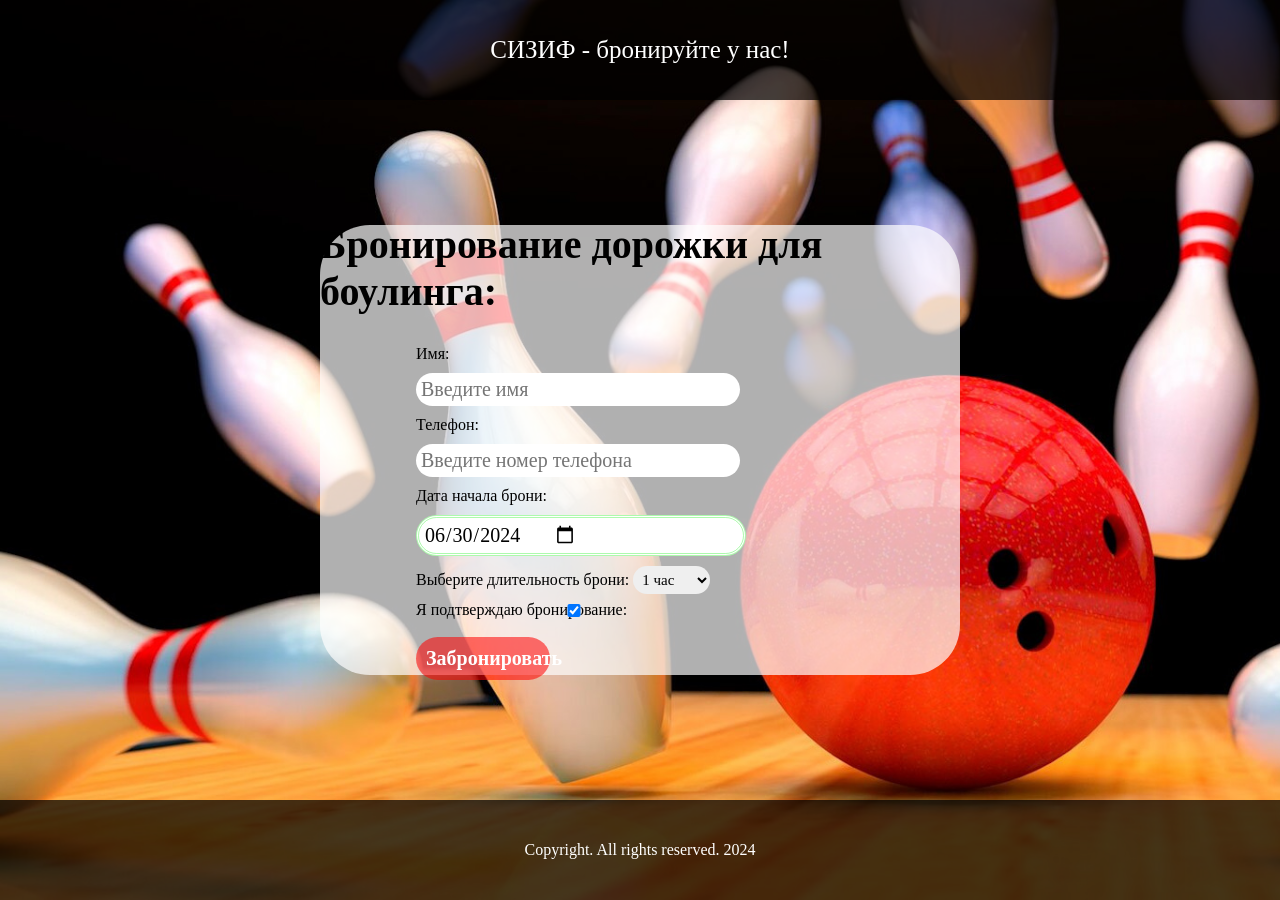
==== commit eefdc25a: "Добавление основной страницы" ====
--- a/index.html
+++ b/index.html
@@ -1,254 +1,62 @@
 <!DOCTYPE html>
-<html lang="ru">
+<html lang="en">
 <head>
-	<meta charset="UTF-8">
-	<link rel='stylesheet' href='style.css'>
-	<link rel="preconnect" href="https://fonts.googleapis.com">
-	<link rel="preconnect" href="https://fonts.gstatic.com" crossorigin>
-	<link href="https://fonts.googleapis.com/css2?family=Fira+Sans+Extra+Condensed:wght@400;500;800&display=swap" rel="stylesheet">
-	<title>ТуристPro - туристические походы любой сложности!</title>
+    <meta charset="UTF-8">
+    <meta name="viewport" content="width=device-width, initial-scale=1.0">
+    <title>Запись на бронирование</title>
+    <link rel="stylesheet" href="style.css">
 </head>
-
 <body>
-	
-	<div class='header'>
-		<div class='container'>
-			<div class='header-line'>
-				<div class='header-logo'>
-					<img src="logo.png" alt="" class="logo">
-				</div>
-				
-				<div class='nav'>
-					<a class='nav-item' href="#saleshref">АКЦИИ</a>
-					<a class='nav-item' href="#searchhref">ПОИСК</a>
-					<a class='nav-item' href="#">УПРАВЛЕНИЕ БРОНИРОВАНИЕМ</a>
-				</div>
-			</div>
-		</div>
-	</div>
-
-	<div class="etaps">
-		<div class="stepsbg">
-			<div class="steps">
-				ЭТАПЫ БРОНИРОВАНИЯ
-			</div>
-
-			<div class="step">
-				<div class="mainstep">
-					<div class="step1">
-						1<br>выбрать даты предполагаемого отдыха
-					</div>
-				</div>
-
-			<div class="mainstep">
-				<div class="step2">
-					2<br>указать количество участников и их уровень подготовки
-				</div>
-			</div>
-
-			<div class="mainstep">
-				<div class="step3">
-					3<br>выбрать желаемый регион для отдыха
-				</div>
-			</div>
-
-			<div class="mainstep">
-				<div class="step4">
-					4<br>зарезервировать конкретные зоны, которые будут включены в обязательное посещение
-				</div>
-			</div>
-
-			<div class="mainstep">
-				<div class="step5">
-					5<br>определить перечень дополнительных услуг
-				</div>
-			</div>
-
-			<div class="mainstep">
-				<div class="step6">
-					6<br>оформить заказ
-				</div>
-			</div>
-		</div>
-	</div>
-	</div>
-
-	<div class="blcompany">
-		<div class="titlecom">
-			НАША КОМПАНИЯ
-		</div>
-		<div class="opcom">
-			Главная цель компании – сделать любой отдых удобным, комфортным и безопасным.<br>Предлагаем Вам множество увлекательных туров по России и зарубежью, подберем для Вас лучшие варианты отдыха, организуем для Вас индивидуальные или групповые классические и экскурсионные туры.
-		</div>
-		<div class="deviz">
-			Девиз "ТуристPRO" - исполнить мечты просто!
-		</div>
-		<div class="otzyv">
-			ОТЗЫВЫ КЛИЕНТОВ
-		</div>
-		<div class="mainmarks">
-			<div class="marks">
-				Александра<br><br>Это было превосходное путешествие - незабываемые ощущения, волшебные пейзажи, удивительные истории гида!
-			</div>
-			<div class="marks">
-				Ольга<br><br>Давно хотела устроить долгую прогулку себе и своим близким - не пожалела, выбрав именно эту компанию.
-			</div>
-			<div class="marks">
-				Аля<br><br>Навсегда запомню эти несколько дней! Виды природы поражают до глубины души, очень захватывающе. Всем советую!
-			</div>
-		</div>
-	</div>
-
-	<div class="mainmarsh" id="searchhref">
-		<div class="searchm">
-			<form id="form">
-				<div id="search">ПОИСК МАРШРУТА</div>
-					<div class="buttonform1">
-						<label id="regions">ВЫБОР РЕГИОНА</label>
-						<select id="region" autocomplete="off">
-							<option value="cfo">Центральный федеральный округ</option>
-							<option value="szfo">Северо-Западный федеральный округ</option>
-							<option value="ufo">Южный федеральный округ</option>
-							<option value="pfo">Приволжский федеральный округ</option>
-							<option value="yfo">Уральский федеральный округ</option>
-							<option value="sfo">Сибирский федеральный округ</option>
-							<option value="dfo">Дальневосточный федеральный округ</option>
-						</select>
-					</div>
-					
-					<div class="buttonform2">
-						<label>ПРЕДПОЛАГАЕМОЕ НАЧАЛО ОТДЫХА</label>
-						<input id="startdt" type="date" name="startdate">
-					</div>
-
-					<div class="buttonform3">
-						<label>ПРЕДПОЛАГАЕМОЕ ОКОНЧАНИЕ ОТДЫХА</label>
-						<input id="enddt" type="date" name="enddate">
-					</div>
-					
-					<div class="buttonform4">
-						<label>КОЛИЧЕСТВО УЧАСТНИКОВ</label>
-						<input id="countppl" type="number" name="count">
-					</div>
-					
-					<!-- <div class="buttonform5">
-						<label for="level">УРОВЕНЬ ПОДГОТОВКИ</label>
-						<select id="level">
-							<option value="new">Начальный уровень</option>
-							<option value="base">Базовый уровень</option>
-							<option value="spec">Специализированный уровень</option>
-							<option value="hight">Высший уровень</option>
-						</select>
-					</div> -->
-					
-					<div class="buttonop">
-						<button type="submit" class="searchbt" href="search.html">ПОИСК</button>
-					</div>
-
-					<script>
-						const form=document.getElementById('form');
-						const region=document.getElementById('region');
-						const startdt=document.getElementById('startdt');
-						const enddt=document.getElementById('enddt');
-						const countppl=document.getElementById('countppl');
-						// const level=document.getElementById('level');
-
-						form.addEventListener('submit',function(e) {
-							e.preventDefault();
-							const regionvalue=region.value;
-							const startdtvalue=startdt.value;
-							const enddtvalue=enddt.value;
-							const countpplvalue=countppl.value;
-							// const levelvalue=level.value;
-
-							localStorage.setItem('region',regionvalue);
-							localStorage.setItem('startdt',startdtvalue);
-							localStorage.setItem('enddt',enddtvalue);
-							localStorage.setItem('countppl',countpplvalue);
-							// localStorage.setItem('level',levelvalue);
-
-							window.location.href="search.html";
-						})
-
-					</script>
-			</form>
-		</div>
-	</div>
-
-	<div class="sales">
-		<div class="sale" id="saleshref">
-			АКЦИИ
-		</div>
-
-		<div class="sale1">
-			<div class="nsale">
-				ТОВАРИЩЕСТВО
-			</div>
-			<div class="osale">
-				соберите туристическую группу из 5-ти и более человек и получите скидку на всё 15%
-			</div>
-			<div class="isale">
-				<img src="sale1.jpg" alt="" class="people-img">
-			</div>
-			<div class="bsale">
-				<button class="buttonsale" href="#" onclick="alert('Акции находятся в стадии планирования. В ближайшем будущем они будут доступны. Благодарим за понимание.')">ПОДРОБНЕЕ</button>
-			</div>
-		</div>
-
-		<div class="sale2">
-			<div class="nsale">
-				ПУТЬ ВОДЫ
-			</div>
-			<div class="osale">
-				постройте маршрут вдоль озера/реки и получите скидку на всё 5%
-			</div>
-			<div class="isale">
-				<img src="sale2.jpg" alt="" class="people-img">
-			</div>
-			<div class="bsale">
-				<button class="buttonsale" href="#" onclick="alert('Акции находятся в стадии планирования. В ближайшем будущем они будут доступны. Благодарим за понимание.')">ПОДРОБНЕЕ</button>
-			</div>
-		</div>
-
-		<div class="sale3">
-			<div class="nsale">
-				БЛАГОТВОРИТЕЛЬНОСТЬ
-			</div>
-			<div class="osale">
-				сделайте взнос в "АЛЁШАФОНД" и получите скидку на всё 10%
-			</div>
-			<div class="isale">
-				<img src="sale3.jpg" alt="" class="people-img">
-			</div>
-			<div class="bsale">
-				<button class="buttonsale" href="#" onclick="alert('Акции находятся в стадии планирования. В ближайшем будущем они будут доступны. Благодарим за понимание.')">ПОДРОБНЕЕ</button>
-			</div>
-		</div>
-	</div>
-
-	<div class="closed">
-		<div class="salecl">
-			ЧТОБЫ ПОДПИСАТЬСЯ НА ЗАКРЫТЫЕ АКЦИИ
-		</div>
-		<div class="osalecl">
-			введите свой e-mail в поле ниже и нажмите на кнопку "подписаться"
-		</div>
-		<div class="insalecl">
-			<input class="saleinput" type="email" name="emailsale">
-		</div>
-		<div class="bsale">
-			<button class="buttonsale" href="#">ПОДПИСАТЬСЯ</button>
-		</div>
-	</div>
-
-	<div class="fouter">
-		<div class="fouternum">
-			ТЕЛЕФОН ДЛЯ СВЯЗИ: +7(812) ХХХ-ХХ-ХХ 
-		</div>
-		<div class="foutero">
-			изображения взяты от storyset на Freepik
-		</div>
-	</div>
-
+    <header>
+        <p>СИЗИФ - бронируйте у нас!</p>
+    </header>
+    <div id="mainform">
+        <div><h1>Бронирование дорожки для боулинга:</h1></div>
+        <form id="forma" action="">
+            <div>
+                <label>Имя: <input id="namepl" type="text" title="Имя является обязательным полем и может содержать только кириллицу." placeholder="Введите имя" pattern="([А-Яа-яЁё]+)" required/></label>
+            </div>
+            <div>
+                <label>Телефон: <input id="phonepl" title="Телефон является обязательным полем и должен содержать 10 цифр, начиная с +7 или 8 (далее введите цифры без пробелов и других знаков)." placeholder="Введите номер телефона" pattern="(8|\+7)[0-9]{10}" required/></label>
+            </div>
+            <div>
+                <label>Дата начала брони: <input id="datepl" type="date" value="2024-06-30" min="2024-06-30" /></label>
+            </div>
+            <div>
+                <label>Выберите длительность брони: <select id="timepl" title="Длительность брони является обязательным полем." required>
+                    <option>1 час</option>
+                    <option>3 часа</option>
+                    <option>5 часов</option>
+                </select></label>
+            </div>
+            <div id="stroke">
+                <p>Я подтверждаю бронирование: </p>
+                <input type="checkbox" checked="checked" class="checkbox" required title="Подтвердите бронирование." />
+            </div>
+            <div>
+                <button type="submit" class="but open">Забронировать</button>
+            </div>
+        </form>
+    </div>
+    <footer>
+        <p>Copyright. All rights reserved. 2024</p>
+    </footer>
 </body>
+<script>
+    document.querySelector('.checkbox').addEventListener('change', function() {
+        if (document.querySelector('.checkbox').checked) {
+            document.querySelector('.but').classList.remove('close')
+            document.querySelector('.but').classList.add('open')
+        } else {
+        document.querySelector('.but').classList.remove('open')
+        document.querySelector('.but').classList.add('close')
+        }
+    })
+    const date=document.getElementById('datepl').value
+    const time=document.getElementById('timepl').value
+    document.getElementById('forma').addEventListener('submit', function(e) {
+        e.preventDefault()
+        alert(`Бронирование на ${date} ${time} отправлено на рассмотрение администратора.`)
+    })
+</script>
 </html>
--- a/style.css
+++ b/style.css
@@ -1,2214 +1,116 @@
-.body {
+* {
     margin: 0;
-    font-family: 'Fira Sans Extra Condensed', sans-serif;
+    padding: 0;
+    font-family: 'Bahnschrift Condensed';
 }
-
-.header {
-    margin: 0;
-	background-color: #F5F6ED;
-	background-repeat: no-repeat;
-	background-size: cover;
-    font-family: 'Fira Sans Extra Condensed', sans-serif;
-}
-
-.header-line {
-	display: flex;
-	align-items: center;
-	justify-content: space-around;
-}
-
-.logo {
-    width: 10vw;
-}
-
-.container {
-    background-color: #F5F6ED;
-	margin: 0px 0%;
-}
-
-.nav {
-	display: inline-block;
-	width: 40%;
-}
-
-.nav-item {
-	color: #D5AA72;
-	text-decoration: none;
-	font-weight: 700;
-	font-size: 1.2vw;
-	vertical-align: middle;
-	
-	margin-left: 11%;
-	
-	transition: color 0.3s linear;
-}
-
-.nav-item:hover {
-	color: #4C2818;
-}
-
-.etaps {
-    background-image: url(bg1.jpg);
-    margin-top: 1vh;
-    margin-bottom: 1vh;
-}
-
-.steps {
-	font-family: 'Fira Sans Extra Condensed', sans-serif;
-	font-size: 3vw;
-	font-weight: 600;
-	color:#4C2818;
-	text-align: center;
-}
-
-.mainstep {
-	display: inline-block;
-	width: 13%;
-	text-align: center;
-	color:#4C2818;
-	font-family: 'Fira Sans Extra Condensed', sans-serif;
-	font-size: 1.5vw;
-	font-weight: 500;
-	vertical-align: middle;
-	position: flex;
-	margin: 2vh 1vw;
-}
-
-.step {
-	text-align: center;
-}
-
-.step1 {
-	border: 0.5vw double #D5AA72; 
-	border-radius: 1vw;
-	padding: 1vh 1vw;
-	-webkit-animation-name: fly1;
-    -webkit-animation-duration: 6s;
-    -webkit-animation-iteration-count: infinite;
-    animation-name: fly1;
-    animation-duration: 6s;
-    animation-iteration-count: infinite;
-}
-
-@-webkit-keyframes fly1 {
-    0% {border-color:#4C2818; background-color: #F5F6ED}
-    16.6% {border-color:#D5AA72; background: none}
-    33.2% {border-color:#D5AA72; background: none}
-    49.8% {border-color:#D5AA72; background: none}
-    66.4% {border-color:#D5AA72; background: none}
-	83% {border-color:#D5AA72; background: none}
-    100% {border-color:#4C2818; background-color: #F5F6ED}
-}
-
-@keyframes fly1 {
-    0% {border-color:#4C2818; background-color: #F5F6ED}
-    16.6% {border-color:#D5AA72; background: none}
-    33.2% {border-color:#D5AA72; background: none}
-    49.8% {border-color:#D5AA72; background: none}
-    66.4% {border-color:#D5AA72; background: none}
-	83% {border-color:#D5AA72; background: none}
-    100% {border-color:#4C2818; background-color: #F5F6ED}
-}
-
-.step2 {
-	border: 0.5vw double #D5AA72; 
-	border-radius: 1vw;
-	padding: 1vh 1vw;
-	-webkit-animation-name: fly2;
-    -webkit-animation-duration: 6s;
-    -webkit-animation-iteration-count: infinite;
-    animation-name: fly2;
-    animation-duration: 6s;
-    animation-iteration-count: infinite;
-}
-
-@-webkit-keyframes fly2 {
-    0% {border-color:#D5AA72; background: none}
-    16.6% {border-color:#4C2818; background-color: #F5F6ED}
-    33.2% {border-color:#D5AA72; background: none}
-    49.8% {border-color:#D5AA72; background: none}
-    66.4% {border-color:#D5AA72; background: none}
-	83% {border-color:#D5AA72; background: none}
-    100% {border-color:#D5AA72; background: none}
-}
-
-@keyframes fly2 {
-    0% {border-color:#D5AA72; background: none}
-    16.6% {border-color:#4C2818; background-color: #F5F6ED}
-    33.2% {border-color:#D5AA72; background: none}
-    49.8% {border-color:#D5AA72; background: none}
-    66.4% {border-color:#D5AA72; background: none}
-	83% {border-color:#D5AA72; background: none}
-    100% {border-color:#D5AA72; background: none}
-}
-
-.step3 {
-	border: 0.5vw double #D5AA72; 
-	border-radius: 1vw;
-	padding: 1vh 1vw;
-	-webkit-animation-name: fly3;
-    -webkit-animation-duration: 6s;
-    -webkit-animation-iteration-count: infinite;
-    animation-name: fly3;
-    animation-duration: 6s;
-    animation-iteration-count: infinite;
-}
-
-@-webkit-keyframes fly3 {
-    0% {border-color:#D5AA72; background: none}
-    16.6% {border-color:#D5AA72; background: none}
-    33.2% {border-color:#4C2818; background-color: #F5F6ED}
-    49.8% {border-color:#D5AA72; background: none}
-    66.4% {border-color:#D5AA72; background: none}
-	83% {border-color:#D5AA72; background: none}
-    100% {border-color:#D5AA72; background: none}
-}
-
-@keyframes fly3 {
-    0% {border-color:#D5AA72; background: none}
-    16.6% {border-color:#D5AA72; background: none}
-    33.2% {border-color:#4C2818; background-color: #F5F6ED}
-    49.8% {border-color:#D5AA72; background: none}
-    66.4% {border-color:#D5AA72; background: none}
-	83% {border-color:#D5AA72; background: none}
-    100% {border-color:#D5AA72; background: none}
-}
-
-.step4 {
-	border: 0.5vw double #D5AA72; 
-	border-radius: 1vw;
-	padding: 1vh 1vw;
-	-webkit-animation-name: fly4;
-    -webkit-animation-duration: 6s;
-    -webkit-animation-iteration-count: infinite;
-    animation-name: fly4;
-    animation-duration: 6s;
-    animation-iteration-count: infinite;
-}
-
-@-webkit-keyframes fly4 {
-    0% {border-color:#D5AA72; background: none}
-    16.6% {border-color:#D5AA72; background: none}
-    33.2% {border-color:#D5AA72; background: none}
-    49.8% {border-color:#4C2818; background-color: #F5F6ED}
-    66.4% {border-color:#D5AA72; background: none}
-	83% {border-color:#D5AA72; background: none}
-    100% {border-color:#D5AA72; background: none}
-}
-
-@keyframes fly4 {
-    0% {border-color:#D5AA72; background: none}
-    16.6% {border-color:#D5AA72; background: none}
-    33.2% {border-color:#D5AA72; background: none}
-    49.8% {border-color:#4C2818; background-color: #F5F6ED}
-    66.4% {border-color:#D5AA72; background: none}
-	83% {border-color:#D5AA72; background: none}
-    100% {border-color:#D5AA72; background: none}
-}
-
-.step5 {
-	border: 0.5vw double #D5AA72; 
-	border-radius: 1vw;
-	padding: 1vh 1vw;
-	-webkit-animation-name: fly5;
-    -webkit-animation-duration: 6s;
-    -webkit-animation-iteration-count: infinite;
-    animation-name: fly5;
-    animation-duration: 6s;
-    animation-iteration-count: infinite;
-}
-
-@-webkit-keyframes fly5 {
-    0% {border-color:#D5AA72; background: none}
-    16.6% {border-color:#D5AA72; background: none}
-    33.2% {border-color:#D5AA72; background: none}
-    49.8% {border-color:#D5AA72; background: none}
-    66.4% {border-color:#4C2818; background-color: #F5F6ED}
-	83% {border-color:#D5AA72; background: none}
-    100% {border-color:#D5AA72; background: none}
-}
-
-@keyframes fly5 {
-    0% {border-color:#D5AA72; background: none}
-    16.6% {border-color:#D5AA72; background: none}
-    33.2% {border-color:#D5AA72; background: none}
-    49.8% {border-color:#D5AA72; background: none}
-    66.4% {border-color:#4C2818; background-color: #F5F6ED}
-	83% {border-color:#D5AA72; background: none}
-    100% {border-color:#D5AA72; background: none}
-}
-
-.step6 {
-	border: 0.5vw double #D5AA72; 
-	border-radius: 1vw;
-	padding: 1vh 1vw;
-	-webkit-animation-name: fly6;
-    -webkit-animation-duration: 6s;
-    -webkit-animation-iteration-count: infinite;
-    animation-name: fly6;
-    animation-duration: 6s;
-    animation-iteration-count: infinite;
-}
-
-@-webkit-keyframes fly6 {
-    0% {border-color:#D5AA72; background: none}
-    16.6% {border-color:#D5AA72; background: none}
-    33.2% {border-color:#D5AA72; background: none}
-    49.8% {border-color:#D5AA72; background: none}
-    66.4% {border-color:#D5AA72; background: none}
-	83% {border-color:#4C2818; background-color: #F5F6ED}
-    100% {border-color:#D5AA72; background: none}
-}
-
-@keyframes fly6 {
-    0% {border-color:#D5AA72; background: none}
-    16.6% {border-color:#D5AA72; background: none}
-    33.2% {border-color:#D5AA72; background: none}
-    49.8% {border-color:#D5AA72; background: none}
-    66.4% {border-color:#D5AA72; background: none}
-	83% {border-color:#4C2818; background-color: #F5F6ED}
-    100% {border-color:#D5AA72; background: none}
-}
-
-.animmain {
-	text-align: center;
-	display: inline-flex;
-	width: 15%;
-}
-
-.blcompany {
-    background-color: #F5F6ED;
-    margin-top: 1vh;
-}
-
-.titlecom {
-    font-family: 'Fira Sans Extra Condensed', sans-serif;
-	font-size: 3vw;
-	font-weight: 600;
-	color:#4C2818;
-	text-align: center;
-}
-
-.opcom {
-    font-family: 'Fira Sans Extra Condensed', sans-serif;
-	font-size: 1.5vw;
-	font-weight: 500;
-	color:#4C2818;
-	text-align: center;
-    margin-top: 4vh;
-    margin-left: auto;
-    margin-right: auto;
-    width: 60%;
-}
-
-.deviz {
-    font-family: 'Fira Sans Extra Condensed', sans-serif;
-	font-size: 1.5vw;
-	font-weight: 500;
-	color:#4C2818;
-	text-align: center;
-    margin-top: 4vh;
-    margin-left: auto;
-    margin-right: auto;
-    width: 60%;
-}
-
-.otzyv {
-    font-family: 'Fira Sans Extra Condensed', sans-serif;
-	font-size: 3vw;
-	font-weight: 600;
-	color:#4C2818;
-	text-align: center;
-    margin-top: 7vh;
-}
-
-.marks {
-    display: inline-block;
-    width: 27%;
-    text-align: center;
-    font-family: 'Fira Sans Extra Condensed', sans-serif;
-	font-size: 1.5vw;
-	font-weight: 500;
-    vertical-align: middle;
-    margin-top: 4vh;
-    margin-left: 1vw;
-    margin-right: 1vw;
-    background-color: #fff;
-    background-image: url(hands.png);
-    background-size: cover;
-    background-repeat: no-repeat;
-    border: 0.5vw double #4C2818;
-    border-radius: 1vw;
-    padding: 2vh 0.5vw;
-    margin-bottom: 2vh;
-}
-
-.mainmarks {
-    text-align: center;
-}
-
-#search {
-    font-family: 'Fira Sans Extra Condensed', sans-serif;
-	font-size: 3vw;
-	font-weight: 600;
-	color:#4C2818;
-	text-align: center;
-    margin-top: 1vh;
-    margin-bottom: 4vh;
-    vertical-align: middle;
-}
-
-.searchm {
-    vertical-align: middle;
-    text-align: center;
-}
-
-label {
-    font-family: 'Fira Sans Extra Condensed', sans-serif;
-	font-size: 1.5vw;
-    font-weight: 500;
-    color: #4C2818;
-    vertical-align: middle;
-    text-align: center;
-}
-
-select#region {
-    height: 6vh;
-    font-family: 'Fira Sans Extra Condensed', sans-serif;
-    font-size: 1vw;
-    color: #4C2818;
-    background-color: #F5F6ED;
-    vertical-align: middle;
-    border-radius: 8px;
-    border: none;
-    text-align: center;
-    margin-left: 2vw;
-    -webkit-animation-name: select1;
-    -webkit-animation-duration: 5s;
-    -webkit-animation-iteration-count: infinite;
-    animation-name: select1;
-    animation-duration: 5s;
-    animation-iteration-count: infinite;
-}
-
-@-webkit-keyframes select1 {
-    0% {background-color: #D5AA72;}
-    20% {background-color: #F5F6ED;}
-    40% {background-color: #F5F6ED;}
-    60% {background-color: #F5F6ED;}
-    80% {background-color: #F5F6ED;}
-    100% {background-color: #D5AA72;}
-}
-
-@keyframes select1 {
-    0% {background-color: #D5AA72;}
-    20% {background-color: #F5F6ED;}
-    40% {background-color: #F5F6ED;}
-    60% {background-color: #F5F6ED;}
-    80% {background-color: #F5F6ED;}
-    100% {background-color: #D5AA72;}
-}
-
-input#startdt {
-    height: 6vh;
-    font-family: 'Fira Sans Extra Condensed', sans-serif;
-    font-size: 1vw;
-    color: #4C2818;
-    background-color: #F5F6ED;
-    vertical-align: middle;
-    border-radius: 8px;
-    border: none;
-    text-align: center;
-    margin-left: 2vw;
-    -webkit-animation-name: select2;
-    -webkit-animation-duration: 5s;
-    -webkit-animation-iteration-count: infinite;
-    animation-name: select2;
-    animation-duration: 5s;
-    animation-iteration-count: infinite;
-}
-
-@-webkit-keyframes select2 {
-    0% {background-color: #F5F6ED;}
-    20% {background-color: #D5AA72;}
-    40% {background-color: #F5F6ED;}
-    60% {background-color: #F5F6ED;}
-    80% {background-color: #F5F6ED;}
-    100% {background-color: #F5F6ED;}
-}
-
-@keyframes select2 {
-    0% {background-color: #F5F6ED;}
-    20% {background-color: #D5AA72;}
-    40% {background-color: #F5F6ED;}
-    60% {background-color: #F5F6ED;}
-    80% {background-color: #F5F6ED;}
-    100% {background-color: #F5F6ED;}
-}
-
-input#enddt {
-    height: 6vh;
-    font-family: 'Fira Sans Extra Condensed', sans-serif;
-    font-size: 1vw;
-    color: #4C2818;
-    background-color: #F5F6ED;
-    vertical-align: middle;
-    border-radius: 8px;
-    border: none;
-    text-align: center;
-    margin-left: 2vw;
-    -webkit-animation-name: select3;
-    -webkit-animation-duration: 5s;
-    -webkit-animation-iteration-count: infinite;
-    animation-name: select3;
-    animation-duration: 5s;
-    animation-iteration-count: infinite;
-}
-
-@-webkit-keyframes select3 {
-    0% {background-color: #F5F6ED;}
-    20% {background-color: #F5F6ED;}
-    40% {background-color: #D5AA72;}
-    60% {background-color: #F5F6ED;}
-    80% {background-color: #F5F6ED;}
-    100% {background-color: #F5F6ED;}
-}
-
-@keyframes select3 {
-    0% {background-color: #F5F6ED;}
-    20% {background-color: #F5F6ED;}
-    40% {background-color: #D5AA72;}
-    60% {background-color: #F5F6ED;}
-    80% {background-color: #F5F6ED;}
-    100% {background-color: #F5F6ED;}
-}
-
-input#countppl {
-    height: 6vh;
-    font-family: 'Fira Sans Extra Condensed', sans-serif;
-    font-size: 1vw;
-    color: #4C2818;
-    background-color: #F5F6ED;
-    vertical-align: middle;
-    border-radius: 8px;
-    border: none;
-    text-align: center;
-    margin-left: 2vw;
-    -webkit-animation-name: select4;
-    -webkit-animation-duration: 5s;
-    -webkit-animation-iteration-count: infinite;
-    animation-name: select4;
-    animation-duration: 5s;
-    animation-iteration-count: infinite;
-}
-
-@-webkit-keyframes select4 {
-    0% {background-color: #F5F6ED;}
-    20% {background-color: #F5F6ED;}
-    40% {background-color: #F5F6ED;}
-    60% {background-color: #D5AA72;}
-    80% {background-color: #F5F6ED;}
-    100% {background-color: #F5F6ED;}
-}
-
-@keyframes select4 {
-    0% {background-color: #F5F6ED;}
-    20% {background-color: #F5F6ED;}
-    40% {background-color: #F5F6ED;}
-    60% {background-color: #D5AA72;}
-    80% {background-color: #F5F6ED;}
-    100% {background-color: #F5F6ED;}
-}
-
-select#level {
-    height: 6vh;
-    font-family: 'Fira Sans Extra Condensed', sans-serif;
-    font-size: 1vw;
-    color: #4C2818;
-    background-color: #F5F6ED;
-    vertical-align: middle;
-    border-radius: 8px;
-    border: none;
-    text-align: center;
-    margin-left: 2vw;
-    -webkit-animation-name: select5;
-    -webkit-animation-duration: 5s;
-    -webkit-animation-iteration-count: infinite;
-    animation-name: select5;
-    animation-duration: 5s;
-    animation-iteration-count: infinite;
-}
-
-@-webkit-keyframes select5 {
-    0% {background-color: #F5F6ED;}
-    20% {background-color: #F5F6ED;}
-    40% {background-color: #F5F6ED;}
-    60% {background-color: #F5F6ED;}
-    80% {background-color: #D5AA72;}
-    100% {background-color: #F5F6ED;}
-}
-
-@keyframes select5 {
-    0% {background-color: #F5F6ED;}
-    20% {background-color: #F5F6ED;}
-    40% {background-color: #F5F6ED;}
-    60% {background-color: #F5F6ED;}
-    80% {background-color: #D5AA72;}
-    100% {background-color: #F5F6ED;}
-}
-
-.buttonform1 {
-    padding: 3vh 0vw;
-    margin: 2vh auto;
-    width: 50vw;
-    background-color: #D5AA72;
-    vertical-align: middle;
-    border-radius: 8px;
-    text-align: center;
-    border: 0.5vw double #F5F6ED;
-    -webkit-animation-name: regiona1;
-    -webkit-animation-duration: 5s;
-    -webkit-animation-iteration-count: infinite;
-    animation-name: regiona1;
-    animation-duration: 5s;
-    animation-iteration-count: infinite;
-}
-
-@-webkit-keyframes regiona1 {
-    0% {border-color:#4C2818; background-color: #F5F6ED;}
-    20% {border-color:#F5F6ED; background-color: #D5AA72;}
-    40% {border-color:#F5F6ED; background-color: #D5AA72;}
-    60% {border-color:#F5F6ED; background-color: #D5AA72;}
-    80% {border-color:#F5F6ED; background-color: #D5AA72;}
-    100% {border-color:#4C2818; background-color: #F5F6ED;}
-}
-
-@keyframes regiona1 {
-    0% {border-color:#4C2818; background-color: #F5F6ED;}
-    20% {border-color:#F5F6ED; background-color: #D5AA72;}
-    40% {border-color:#F5F6ED; background-color: #D5AA72;}
-    60% {border-color:#F5F6ED; background-color: #D5AA72;}
-    80% {border-color:#F5F6ED; background-color: #D5AA72;}
-    100% {border-color:#4C2818; background-color: #F5F6ED;}
-}
-
-.buttonform2 {
-    padding: 3vh 0vw;
-    margin: 2vh auto;
-    width: 50vw;
-    background-color: #D5AA72;
-    vertical-align: middle;
-    border-radius: 8px;
-    text-align: center;
-    border: 0.5vw double #F5F6ED;
-    -webkit-animation-name: regiona2;
-    -webkit-animation-duration: 5s;
-    -webkit-animation-iteration-count: infinite;
-    animation-name: regiona2;
-    animation-duration: 5s;
-    animation-iteration-count: infinite;
-}
-
-@-webkit-keyframes regiona2 {
-    0% {border-color:#F5F6ED; background-color: #D5AA72;}
-    20% {border-color:#4C2818; background-color: #F5F6ED;}
-    40% {border-color:#F5F6ED; background-color: #D5AA72;}
-    60% {border-color:#F5F6ED; background-color: #D5AA72;}
-    80% {border-color:#F5F6ED; background-color: #D5AA72;}
-    100% {border-color:#F5F6ED; background-color: #D5AA72;}
-}
-
-@keyframes regiona2 {
-    0% {border-color:#F5F6ED; background-color: #D5AA72;}
-    20% {border-color:#4C2818; background-color: #F5F6ED;}
-    40% {border-color:#F5F6ED; background-color: #D5AA72;}
-    60% {border-color:#F5F6ED; background-color: #D5AA72;}
-    80% {border-color:#F5F6ED; background-color: #D5AA72;}
-    100% {border-color:#F5F6ED; background-color: #D5AA72;}
-}
-
-.buttonform3 {
-    padding: 3vh 0vw;
-    margin: 2vh auto;
-    width: 50vw;
-    background-color: #D5AA72;
-    vertical-align: middle;
-    border-radius: 8px;
-    text-align: center;
-    border: 0.5vw double #F5F6ED;
-    -webkit-animation-name: regiona3;
-    -webkit-animation-duration: 5s;
-    -webkit-animation-iteration-count: infinite;
-    animation-name: regiona3;
-    animation-duration: 5s;
-    animation-iteration-count: infinite;
-}
-
-@-webkit-keyframes regiona3 {
-    0% {border-color:#F5F6ED; background-color: #D5AA72;}
-    20% {border-color:#F5F6ED; background-color: #D5AA72;}
-    40% {border-color:#4C2818; background-color: #F5F6ED;}
-    60% {border-color:#F5F6ED; background-color: #D5AA72;}
-    80% {border-color:#F5F6ED; background-color: #D5AA72;}
-    100% {border-color:#F5F6ED; background-color: #D5AA72;}
-}
-
-@keyframes regiona3 {
-    0% {border-color:#F5F6ED; background-color: #D5AA72;}
-    20% {border-color:#F5F6ED; background-color: #D5AA72;}
-    40% {border-color:#4C2818; background-color: #F5F6ED;}
-    60% {border-color:#F5F6ED; background-color: #D5AA72;}
-    80% {border-color:#F5F6ED; background-color: #D5AA72;}
-    100% {border-color:#F5F6ED; background-color: #D5AA72;}
-}
-
-.buttonform4 {
-    padding: 3vh 0vw;
-    margin: 2vh auto;
-    width: 50vw;
-    background-color: #D5AA72;
-    vertical-align: middle;
-    border-radius: 8px;
-    text-align: center;
-    border: 0.5vw double #F5F6ED;
-    -webkit-animation-name: regiona4;
-    -webkit-animation-duration: 5s;
-    -webkit-animation-iteration-count: infinite;
-    animation-name: regiona4;
-    animation-duration: 5s;
-    animation-iteration-count: infinite;
-}
-
-@-webkit-keyframes regiona4 {
-    0% {border-color:#F5F6ED; background-color: #D5AA72;}
-    20% {border-color:#F5F6ED; background-color: #D5AA72;}
-    40% {border-color:#F5F6ED; background-color: #D5AA72;}
-    60% {border-color:#4C2818; background-color: #F5F6ED;}
-    80% {border-color:#F5F6ED; background-color: #D5AA72;}
-    100% {border-color:#F5F6ED; background-color: #D5AA72;}
-}
-
-@keyframes regiona4 {
-    0% {border-color:#F5F6ED; background-color: #D5AA72;}
-    20% {border-color:#F5F6ED; background-color: #D5AA72;}
-    40% {border-color:#F5F6ED; background-color: #D5AA72;}
-    60% {border-color:#4C2818; background-color: #F5F6ED;}
-    80% {border-color:#F5F6ED; background-color: #D5AA72;}
-    100% {border-color:#F5F6ED; background-color: #D5AA72;}
-}
-
-.buttonform5 {
-    padding: 3vh 0vw;
-    margin: 2vh auto;
-    width: 50vw;
-    background-color: #D5AA72;
-    vertical-align: middle;
-    border-radius: 8px;
-    text-align: center;
-    border: 0.5vw double #F5F6ED;
-    -webkit-animation-name: regiona5;
-    -webkit-animation-duration: 5s;
-    -webkit-animation-iteration-count: infinite;
-    animation-name: regiona5;
-    animation-duration: 5s;
-    animation-iteration-count: infinite;
-}
-
-@-webkit-keyframes regiona5 {
-    0% {border-color:#F5F6ED; background-color: #D5AA72;}
-    20% {border-color:#F5F6ED; background-color: #D5AA72;}
-    40% {border-color:#F5F6ED; background-color: #D5AA72;}
-    60% {border-color:#F5F6ED; background-color: #D5AA72;}
-    80% {border-color:#4C2818; background-color: #F5F6ED;}
-    100% {border-color:#F5F6ED; background-color: #D5AA72;}
-}
-
-@keyframes regiona5 {
-    0% {border-color:#F5F6ED; background-color: #D5AA72;}
-    20% {border-color:#F5F6ED; background-color: #D5AA72;}
-    40% {border-color:#F5F6ED; background-color: #D5AA72;}
-    60% {border-color:#F5F6ED; background-color: #D5AA72;}
-    80% {border-color:#4C2818; background-color: #F5F6ED;}
-    100% {border-color:#F5F6ED; background-color: #D5AA72;}
-}
-
-option {
-    font-family: 'Fira Sans Extra Condensed', sans-serif;
-    font-size: 1vw;
-    color: #4C2818;
-    background-color: #F5F6ED;
-    vertical-align: middle;
-    border: none;
-    text-align: center;
-}
-
-select {
-    height: 6vh;
-    font-family: 'Fira Sans Extra Condensed', sans-serif;
-    font-size: 1vw;
-    color: #4C2818;
-    background-color: #F5F6ED;
-    vertical-align: middle;
-    border-radius: 8px;
-    border: none;
-    text-align: center;
-    margin-left: 2vw;
-}
-
-input {
-    height: 6vh;
-    font-family: 'Fira Sans Extra Condensed', sans-serif;
-    font-size: 1vw;
-    color: #4C2818;
-    background-color: #F5F6ED;
-    vertical-align: middle;
-    border-radius: 8px;
-    border: none;
-    text-align: center;
-    margin-left: 2vw;
-}
-
-.mainmarsh {
-    position: flex;
-    vertical-align: middle;
-    text-align: center;
-    background-image: url(marsh.png);
-}
-
-.searchbt {
-    font-family: 'Fira Sans Extra Condensed', sans-serif;
-    padding: 2vh 2vw;
-    font-size: 1.5vw;
-    font-weight: 600;
-    color:#F5F6ED;
-    background-color: #4C2818;
-    border-radius: 8px;
-    border: none;
-    text-align: center;
-    transition: background-color 0.3s linear;
-    margin-bottom: 2vh;
-}
-
-.searchbt:hover {
-    background-color:#A66A2C;
-    border: none;
-}
-
-.sale {
-    font-family: 'Fira Sans Extra Condensed', sans-serif;
-	font-size: 3vw;
-	font-weight: 600;
-	color: #4C2818;
-	text-align: center;
-    margin-top: 1vh;
-}
-
-.sales {
-    position: relative;
-    text-align: center;
-    background-color: #F5F6ED;
-}
-
-.sale1 {
-    position: relative;
-    display: inline-block;
-    width: 30%;
-    padding: 1vh 1vw;
-}
-
-.sale2 {
-    position: relative;
-    display: inline-block;
-    width: 30%;
-    padding: 1vh 1vw;
-}
-
-.sale3 {
-    position: relative;
-    display: inline-block;
-    width: 30%;
-    padding: 1vh 1vw;
-}
-
-.people-img {
-    width: 30vw;
-    border-radius: 8px;
-}
-
-.nsale {
-    font-family: 'Fira Sans Extra Condensed', sans-serif;
-	font-size: 2vw;
-	font-weight: 500;
-	color: #4C2818;
-	text-align: center;
-    margin-top: 4vh;
-    background-color: #ffffff;
-    border-radius: 8px;
-    padding: 1vh 1vw;
-    border: 0.5vw double #4C2818;
-}
-
-.osale {
-    font-family: 'Fira Sans Extra Condensed', sans-serif;
-	font-size: 1.2vw;
-	font-weight: 550;
-	color: #4C2818;
-	text-align: center;
-    margin-top: 3vh;
-    margin-bottom: 3vh;
-    width: 75%;
-    margin-left: 4vw;
-}
-
-.buttonsale {
-    font-family: 'Fira Sans Extra Condensed', sans-serif;
-    padding: 2vh 2vw;
-    font-size: 1.3vw;
-    font-weight: 550;
-    color:#F5F6ED;
-    background-color: #4C2818;
-    border-radius: 8px;
-    border: none;
-    transition: background-color 0.3s linear;
-    margin-top: 2vh;
-    margin-bottom: 1vh;
-}
-
-.buttonsale:hover {
-    background-color:#A66A2C;
-    border: none;
-}
-
-.closed {
-    text-align: center;
-    background-image: url(bg1.jpg);
-}
-
-.salecl {
-    font-family: 'Fira Sans Extra Condensed', sans-serif;
-	font-size: 3vw;
-	font-weight: 600;
-	color: #4C2818;
-	text-align: center;
-    margin-top: 1vh;
-}
-
-.osalecl {
-    font-family: 'Fira Sans Extra Condensed', sans-serif;
-	font-size: 1.5vw;
-	font-weight: 500;
-	color:#4C2818;
-	text-align: center;
-    margin-bottom: 2vh;
-    margin-left: auto;
-    margin-right: auto;
-    width: 60%;
-}
-
-input.saleinput {
-    height: 6vh;
-    font-family: 'Fira Sans Extra Condensed', sans-serif;
-    font-size: 1vw;
-    color: #4C2818;
-    background-color: #F5F6ED;
-    vertical-align: middle;
-    border-radius: 8px;
-    border: 0.5vw double #4C2818;
-    text-align: center;
-    margin-left: auto;
-    margin-right: auto;
-    width: 20vw;
-	-webkit-animation-name: sale;
-    -webkit-animation-duration: 1s;
-    -webkit-animation-iteration-count: infinite;
-    animation-name: sale;
-    animation-duration: 1s;
-    animation-iteration-count: infinite;
-}
-
-@-webkit-keyframes sale {
-    0% {border-color:#4C2818; background-color: #F5F6ED}
-    50% {border-color:#F5F6ED; background-color: #D5AA72}
-    100% {border-color:#4C2818; background-color: #F5F6ED}
-}
-
-@keyframes sale {
-    0% {border-color:#4C2818; background-color: #F5F6ED}
-    50% {border-color:#F5F6ED; background-color: #D5AA72}
-    100% {border-color:#4C2818; background-color: #F5F6ED}
-}
-
-.fouter {
-    margin-top: 1vh;
-    background-color: #F5F6ED;
-}
-
-.fouternum {
-    font-family: 'Fira Sans Extra Condensed', sans-serif;
-	font-size: 1.5vw;
-	font-weight: 500;
-	color:#4C2818;
-	text-align: center;
-    margin-left: auto;
-    margin-right: auto;
-    width: 60%;
-    padding-top: 3vh;
-}
-
-.foutero {
-    font-family: 'Fira Sans Extra Condensed', sans-serif;
-	font-size: 1vw;
-	font-weight: 400;
-	color:#4C2818;
-	text-align: center;
-    margin-left: auto;
-    margin-right: auto;
-    width: 60%;
-    padding-bottom: 3vh;
-}
-
-.navs {
-	display: inline-block;
-	width: 40%;
-}
-
-.nav-items {
-	color: #D5AA72;
-	text-decoration: none;
-	font-weight: 700;
-	font-size: 1.2vw;
-	vertical-align: middle;
-	
-	margin-left: 60%;
-	
-	transition: color 0.3s linear;
-}
-
-.nav-items:hover {
-	color: #4C2818;
-}
-
-.nvoronej {
-    font-family: 'Fira Sans Extra Condensed', sans-serif;
-	font-size: 2.5vw;
-	font-weight: 600;
-	color: #4C2818;
-	text-align: center;
-    margin-top: 1vh;
-    vertical-align: middle;
-    padding-top: 2vh;
-}
-
-.nmvoronej {
-    font-family: 'Fira Sans Extra Condensed', sans-serif;
-	font-size: 4vw;
-	font-weight: 600;
-	color: #F5F6ED;
-	text-align: center;
-    padding: 2vh 0vw;
-    vertical-align: middle;
-}
-
-.dtvoronej {
-    font-family: 'Fira Sans Extra Condensed', sans-serif;
-	font-size: 2vw;
-	font-weight: 550;
-	color: #4C2818;
-	text-align: center;
-    margin-top: 0vh;
-    vertical-align: middle;
-}
-
-.czvoronej {
-    font-family: 'Fira Sans Extra Condensed', sans-serif;
-	font-size: 1.5vw;
-	font-weight: 550;
-	color: #4C2818;
-	text-align: center;
-    margin-top: 0vh;
-    vertical-align: middle;
-}
-
-.imgvoronej {
-    width: 33vw;
-    text-align: center;
-    vertical-align: middle;
-    border: 0.5vw double #4C2818;
-    border-radius: 8px;
-}
-
-.ivoronej {
-    margin-top: 3vh;
-    text-align: center;
-    vertical-align: middle;
-    margin-bottom: 4vh;
-}
-
-.vkz1 {
-    font-family: 'Fira Sans Extra Condensed', sans-serif;
-    padding: 2vh 2vw;
-    font-size: 1.3vw;
-    font-weight: 550;
-    color:#F5F6ED;
-    background-color: #4C2818;
-    border-radius: 8px;
-    border: none;
-    transition: background-color 0.3s linear;
-    width: 72vw;
-    text-decoration: none;
-    margin-bottom: 2%;
-}
-
-.vkz1:hover {
-    background-color:#A66A2C;
-    border: none;
-}
-
-.vkz2 {
-    font-family: 'Fira Sans Extra Condensed', sans-serif;
-    padding: 2vh 2vw;
-    font-size: 1.3vw;
-    font-weight: 550;
-    color:#F5F6ED;
-    background-color: #4C2818;
-    border-radius: 8px;
-    border: none;
-    transition: background-color 0.3s linear;
-    width: 72vw;
-    text-decoration: none;
-    margin-bottom: 2%;
-}
-
-.vkz2:hover {
-    background-color:#A66A2C;
-    border: none;
-}
-
-.vkz3 {
-    font-family: 'Fira Sans Extra Condensed', sans-serif;
-    padding: 2vh 2vw;
-    font-size: 1.3vw;
-    font-weight: 550;
-    color:#F5F6ED;
-    background-color: #4C2818;
-    border-radius: 8px;
-    border: none;
-    transition: background-color 0.3s linear;
-    width: 72vw;
-    text-decoration: none;
-    margin-bottom: 2%;
-}
-
-.vkz3:hover {
-    background-color:#A66A2C;
-    border: none;
-}
-
-.vkz4 {
-    font-family: 'Fira Sans Extra Condensed', sans-serif;
-    padding: 2vh 2vw;
-    font-size: 1.3vw;
-    font-weight: 550;
-    color:#F5F6ED;
-    background-color: #4C2818;
-    border-radius: 8px;
-    border: none;
-    transition: background-color 0.3s linear;
-    width: 72vw;
-    text-decoration: none;
-    margin-bottom: 2%;
-}
-
-.vkz4:hover {
-    background-color:#A66A2C;
-    border: none;
-}
-
-.ncarelia {
-    font-family: 'Fira Sans Extra Condensed', sans-serif;
-	font-size: 2.5vw;
-	font-weight: 600;
-	color: #4C2818;
-	text-align: center;
-    margin-top: 1vh;
-    vertical-align: middle;
-    padding-top: 2vh;
-}
-
-.nmcarelia {
-    font-family: 'Fira Sans Extra Condensed', sans-serif;
-	font-size: 4vw;
-	font-weight: 600;
-	color: #F5F6ED;
-	text-align: center;
-    padding: 2vh 0vw;
-    vertical-align: middle;
-}
-
-.dtcarelia {
-    font-family: 'Fira Sans Extra Condensed', sans-serif;
-	font-size: 2vw;
-	font-weight: 550;
-	color: #4C2818;
-	text-align: center;
-    margin-top: 0vh;
-    vertical-align: middle;
-}
-
-.czcarelia {
-    font-family: 'Fira Sans Extra Condensed', sans-serif;
-	font-size: 1.5vw;
-	font-weight: 550;
-	color: #4C2818;
-	text-align: center;
-    margin-top: 0vh;
-    vertical-align: middle;
-}
-
-.imgcarelia {
-    width: 33vw;
-    text-align: center;
-    vertical-align: middle;
-    border: 0.5vw double #4C2818;
-    border-radius: 8px;
-}
-
-.icarelia {
-    margin-top: 3vh;
-    text-align: center;
-    vertical-align: middle;
-    margin-bottom: 4vh;
-}
-
-.npat {
-    font-family: 'Fira Sans Extra Condensed', sans-serif;
-	font-size: 2.5vw;
-	font-weight: 600;
-	color: #4C2818;
-	text-align: center;
-    margin-top: 1vh;
-    vertical-align: middle;
-    padding-top: 2vh;
-}
-
-.nmpat {
-    font-family: 'Fira Sans Extra Condensed', sans-serif;
-	font-size: 4vw;
-	font-weight: 600;
-	color: #F5F6ED;
-	text-align: center;
-    padding: 2vh 0vw;
-    vertical-align: middle;
-}
-
-.dtpat {
-    font-family: 'Fira Sans Extra Condensed', sans-serif;
-	font-size: 2vw;
-	font-weight: 550;
-	color: #4C2818;
-	text-align: center;
-    margin-top: 0vh;
-    vertical-align: middle;
-}
-
-.czpat {
-    font-family: 'Fira Sans Extra Condensed', sans-serif;
-	font-size: 1.5vw;
-	font-weight: 550;
-	color: #4C2818;
-	text-align: center;
-    margin-top: 0vh;
-    vertical-align: middle;
-}
-
-.imgpat {
-    width: 33vw;
-    text-align: center;
-    vertical-align: middle;
-    border: 0.5vw double #4C2818;
-    border-radius: 8px;
-}
-
-.ipat {
-    margin-top: 3vh;
-    text-align: center;
-    vertical-align: middle;
-    margin-bottom: 4vh;
-}
-
-.nkap {
-    font-family: 'Fira Sans Extra Condensed', sans-serif;
-	font-size: 2.5vw;
-	font-weight: 600;
-	color: #4C2818;
-	text-align: center;
-    margin-top: 1vh;
-    vertical-align: middle;
-    padding-top: 2vh;
-}
-
-.nmkap {
-    font-family: 'Fira Sans Extra Condensed', sans-serif;
-	font-size: 4vw;
-	font-weight: 600;
-	color: #F5F6ED;
-	text-align: center;
-    padding: 2vh 0vw;
-    vertical-align: middle;
-}
-
-.dtkap {
-    font-family: 'Fira Sans Extra Condensed', sans-serif;
-	font-size: 2vw;
-	font-weight: 550;
-	color: #4C2818;
-	text-align: center;
-    margin-top: 0vh;
-    vertical-align: middle;
-}
-
-.czkap {
-    font-family: 'Fira Sans Extra Condensed', sans-serif;
-	font-size: 1.5vw;
-	font-weight: 550;
-	color: #4C2818;
-	text-align: center;
-    margin-top: 0vh;
-    vertical-align: middle;
-}
-
-.imgkap {
-    width: 33vw;
-    text-align: center;
-    vertical-align: middle;
-    border: 0.5vw double #4C2818;
-    border-radius: 8px;
-}
-
-.ikap {
-    margin-top: 3vh;
-    text-align: center;
-    vertical-align: middle;
-    margin-bottom: 4vh;
-}
-
-.block-cover {
-    overflow: hidden;
-}
-
-.filterDiv {
-    width: 75vw;
-    text-align: center;
-    background-color: #D5AA72;
-    border-radius: 8px;
-    vertical-align: middle;
-    margin-left: auto;
-    margin-right: auto;
-    margin-top: 3vh;
-    margin-bottom: 2vh;
+/* button.but {
     display: none;
 }
-
-.show {
+input.checkbox:checked ~ button.but {
+    display: block;
+} */
+.but.open {
     display: block;
 }
-
-.btn {
-    font-family: 'Fira Sans Extra Condensed', sans-serif;
-    padding: 1vh 1vw;
-    font-size: 1vw;
-    font-weight: 500;
-    color:#F5F6ED;
-    background-color: #4C2818;
-    border-radius: 8px;
-    border: none;
-    transition: background-color 0.3s linear;
-    margin-top: 2vh;
-    margin-bottom: 1vh;
-    margin-inline: 1vw;
-    text-align: center;
-}
-
-.btn:hover {
-    background-color:#A66A2C;
-    border: none;
-}
-
-#myBtnContainer {
-    text-align: center;
-    margin-left: auto;
-    margin-right: auto;
-}
-
-/* .active {
-    background-color: #F5F6ED;
-    color: #4C2818;
-} */
-
-.nfinal {
-    font-family: 'Fira Sans Extra Condensed', sans-serif;
-    text-align: center;
-    background-color: #D5AA72;
-    width: 75vw;
-    margin-left: auto;
-    margin-right: auto;
-    border-radius: 8px;
-    padding: 3vh 0vw;
-    font-size: 2vw;
-    font-weight: 550;
-    color: #4C2818;
-    margin-bottom: 2vh;
-    margin-top: 3vh;
-}
-
-.marsh1 {
-    text-align: center;
-}
-
-.vmarsh1 {
-    font-family: 'Fira Sans Extra Condensed', sans-serif;
-    font-size: 2vw;
-    color:#4C2818;
-    margin-top: 3vh;
-    font-weight: 500;
-    padding-top: 1%;
-}
-
-.nmarsh1 {
-    font-family: 'Fira Sans Extra Condensed', sans-serif;
-    font-size: 4vw;
-    font-weight: 600;
-    color:#A66A2C;
-}
-
-.dtmarsh1 {
-    font-family: 'Fira Sans Extra Condensed', sans-serif;
-    font-size: 1.5vw;
-    color: #4C2818;
-    font-weight: 500;
-}
-
-.harder1 {
-    font-family: 'Fira Sans Extra Condensed', sans-serif;
-    font-size: 1.3vw;
-    color: #A66A2C;
-    font-weight: 500;
-    padding-bottom: 1%;
-}
-
-.marshvar1 {
-    font-family: 'Fira Sans Extra Condensed', sans-serif;
-    margin-top: 3%;
-    font-size: 3vw;
-    color:#4C2818;
-    font-weight: 550;
-}
-
-.m11 {
-    display: inline-block;
-    flex-direction: row;
-    flex-wrap: wrap;
-    justify-content: center;
-    align-items: center;
-    align-content: center;
-    width: 45%;
-    margin: 2vw;
-    font-size: 2vw;
-    font-family: 'Fira Sans Extra Condensed', sans-serif;
-    color: #F5F6ED;
-    background-color: #A66A2C;
-    border-radius: 8px;
-    padding: 2vh 0vw;
-    font-weight: 525;
-}
-
-.imgsvits {
-    border-radius: 8px;
-    width: 80%;
-    margin-top: 3%;
-}
-
-.zona11 {
-    position: absolute;
-    z-index: -1;
-    opacity: 0;
-}
-
-.zona11+label {
-    display: inline-flex;
-    align-items: center;
-    user-select: none;
-}
-
-.zona11+label::before {
-    content: '';
-    display: inline-block;
-    width: 1em;
-    height: 1em;
-    flex-shrink: 0;
-    flex-grow: 0;
-    border: 1px solid #D5AA72;
-    background-color: #F5F6ED;
-    border-radius: 0.25em;
-    margin-right: 0.5em;
-    background-repeat: no-repeat;
-    background-position: center center;
-    background-size: 50% 50%;
-}
-
-.zona11:checked+label::before {
-    border-color: #A66A2C;
-    background-color: #D5AA72;
-    background-image: url("done.png");
-}
-
-.zona11:not(:disabled):not(:checked)+label:hover::before {
-    border-color: #f3f3f1;
-  }
-
-.zona11:not(:disabled):active+label::before {
-    background-color: #f3f3f1;
-    border-color: #f3f3f1;
-}
-  
-.zona11:focus+label::before {
-    box-shadow: 0 0 0 0.2rem rgba(255, 196, 34, 0.25);
-}
-  
-.zona11:focus:not(:checked)+label::before {
-    border-color: #f5c382;
-}
-  
-.zona11:disabled+label::before {
-    background-color: #f3f3f1;
-}
-
-label.zonas11 {
-    font-size: 2vw;
-    font-family: 'Fira Sans Extra Condensed', sans-serif;
-    color: #F5F6ED;
-    font-weight: 525;
-    padding: 2vh 0vw;
-}
-
-.zona12 {
-    position: absolute;
-    z-index: -1;
-    opacity: 0;
-}
-
-.zona12+label {
-    display: inline-flex;
-    align-items: center;
-    user-select: none;
-}
-
-.zona12+label::before {
-    content: '';
-    display: inline-block;
-    width: 1em;
-    height: 1em;
-    flex-shrink: 0;
-    flex-grow: 0;
-    border: 1px solid #D5AA72;
-    background-color: #F5F6ED;
-    border-radius: 0.25em;
-    margin-right: 0.5em;
-    background-repeat: no-repeat;
-    background-position: center center;
-    background-size: 50% 50%;
-}
-
-.zona12:checked+label::before {
-    border-color: #A66A2C;
-    background-color: #D5AA72;
-    background-image: url("done.png");
-}
-
-.zona12:not(:disabled):not(:checked)+label:hover::before {
-    border-color: #f3f3f1;
-  }
-
-.zona12:not(:disabled):active+label::before {
-    background-color: #f3f3f1;
-    border-color: #f3f3f1;
-}
-  
-.zona12:focus+label::before {
-    box-shadow: 0 0 0 0.2rem rgba(255, 196, 34, 0.25);
-}
-  
-.zona12:focus:not(:checked)+label::before {
-    border-color: #f5c382;
-}
-  
-.zona12:disabled+label::before {
-    background-color: #f3f3f1;
-}
-
-label.zonas12 {
-    font-size: 2vw;
-    font-family: 'Fira Sans Extra Condensed', sans-serif;
-    color: #F5F6ED;
-    font-weight: 525;
-    padding: 2vh 0vw;
-}
-
-.marshmap1 {
-    width: 100%;
-}
-
-.marsh1map {
-    font-size: 1vw;
-    font-family: 'Fira Sans Extra Condensed', sans-serif;
-    margin: 1vh 0vw;
-    font-weight: 500;
-    color: #4C2818;
-}
-
-.bron1 {
-    font-family: 'Fira Sans Extra Condensed', sans-serif;
-    padding: 2vh 2vw;
-    font-size: 1.5vw;
-    font-weight: 600;
-    color:#F5F6ED;
-    background-color: #4C2818;
-    border-radius: 8px;
-    border: none;
-    text-align: center;
-    transition: background-color 0.3s linear;
-    margin-bottom: 2vh;
-}
-
-.bron1:hover {
-    background-color:#A66A2C;
-    border: none;
-}
-
-.buttonbr {
-    padding-top: 2vh;
-}
-
-.svitop {
-    font-size: 1.5vw;
-    font-family: 'Fira Sans Extra Condensed', sans-serif;
-    color: #4C2818;
-    font-weight: 525;
-    background-color: #F5F6ED;
-    border-radius: 8px;
-    padding: 2vh 1.5vw;
-    margin: 2% 2vw;
-}
-
-.marshbg {
-    background-image: url("bg1.jpg");
-    width: 60%;
-    text-align: center;
-    margin: 2vh auto;
-    border-radius: 8px;
-}
-
-.but {
+.but.close {
     display: none;
 }
+body {
+    background-image: url("1dAAAgEpleA-1920.jpg");
+    background-repeat: no-repeat;
+    background-size: cover;
+    height: 100vh;
+    align-items: center;
+    justify-content: center;
+    display: flex;
+    flex-direction: column;
+}
+#mainform {
+    background-color: rgba(255, 255, 255, 0.689);
+    width: 50%;
+    height: 50%;
+    align-items: center;
+    display: flex;
+    justify-content: center;
+    border-radius: 50px;
+    flex-direction: column;
+}
+h1 {
+    font-size: 40px;
+    padding-bottom: 30px;
+}
+input {
+    margin-bottom: 10px;
+    margin-top: 10px;
+    font-size: 20px;
+    border-radius: 50px;
+    border: none;
+    padding: 5px;
+    width: 70%;
+    align-items: center;
+    display: flex;
+}
+input:valid {
+    border-width: 10px;
+    border: double rgba(87, 245, 87, 0.485); 
+}
+#forma {
+    width: 70%;
+}
+#stroke {
+    display: flex;
+    flex-direction: row;
+    align-items: center;
+}
+h2 {
+    font-size: 20px;
+}
+.checkbox {
+    margin-left: -210px;
+}
+button {
+    border: none;
+    border-radius: 50px;
+    padding: 10px;
+    width: 30%;
+    font-weight: 900;
+    color: white;
+    font-size: 20px;
+    margin-top: 10px;
+    background-color: rgba(255, 0, 0, 0.551);
+    transition: background-color 0.3s;
+}
+button:hover {
+    cursor: pointer;
+    background-color: red;
 
-.boxmarsh {
-    overflow: hidden;
 }
-
-.filtermarsh {
-    text-align: center;
-    display: none;
+select {
+    border:none;
+    border-radius: 20px;
+    font-size: 15px;
+    padding: 5px;
 }
-
-.showm {
-    display: block;
+footer {
+    background-color: rgba(0, 0, 0, 0.729);
+    position: fixed;
+    bottom: 0;
+    height: 100px;
+    width: 100%;
+    color: white;
+    align-items: center;
+    justify-content: center;
+    display: flex;
 }
-
-.info {
-    text-align: center;
-    background-image: url(bg1.jpg);
-    width: 75%;
-    margin: 2% auto;
-    border-radius: 8px;
-    padding: 1% 2vw;
-    font-family: 'Fira Sans Extra Condensed', sans-serif;
-}
-
-.zakazinfo {
-    font-size: 4vw;
-    font-weight: 600;
-    color: #A66A2C;
-}
-
-.nregionbooks {
-    padding-top: 1%;
-    font-size: 1.5vw;
-    color: #4C2818;
-    font-weight: 550;
-}
-
-.bookregion1 {
-    font-size: 2vw;
-    font-weight: 600;
-    color: #F5F6ED;
-    background-color: #4C2818;
-    border-radius: 8px;
-    padding: 1% 0vw;
-}
-
-.nmarshbooks {
-    padding-top: 3%;
-    font-size: 1.5vw;
-    color: #4C2818;
-    font-weight: 550;
-}
-
-.marshregion1 {
-    font-size: 2vw;
-    font-weight: 600;
-    color: #F5F6ED;
-    background-color: #4C2818;
-    border-radius: 8px;
-    padding: 1% 0vw;
-}
-
-.nvarbooks {
-    padding-top: 3%;
-    font-size: 1.5vw;
-    color: #4C2818;
-    font-weight: 550;
-}
-
-.marshvybor1 {
-    font-size: 2vw;
-    font-weight: 600;
-    color: #F5F6ED;
-    background-color: #4C2818;
-    border-radius: 8px;
-    padding: 1% 0vw;
-}
-
-.start {
-    display: inline-block;
-    width: 45%;
-    margin: 1%;
-}
-
-.end {
-    display: inline-block;
-    width: 45%;
-    margin: 1%;
-}
-
-.marshdtst {
-    padding-top: 3%;
-    font-size: 1.5vw;
-    color: #4C2818;
-    font-weight: 550;
-}
-
-#stbooks {
-    font-size: 2vw;
-    font-weight: 600;
-    color: #F5F6ED;
-    background-color: #4C2818;
-    border-radius: 8px;
-    padding: 1% 0vw;
-}
-
-.marshdtend {
-    padding-top: 3%;
-    font-size: 1.5vw;
-    color: #4C2818;
-    font-weight: 550;
-}
-
-#endbooks {
-    font-size: 2vw;
-    font-weight: 600;
-    color: #F5F6ED;
-    background-color: #4C2818;
-    border-radius: 8px;
-    padding: 1% 0vw;
-}
-
-.marshppl {
-    padding-top: 3%;
-    font-size: 1.5vw;
-    color: #4C2818;
-    font-weight: 550;
-}
-
-#pplbooks {
-    font-size: 2vw;
-    font-weight: 600;
-    color: #F5F6ED;
-    background-color: #4C2818;
-    border-radius: 8px;
-    padding: 1% 0vw;
-}
-
-.price {
-    padding-top: 3%;
-    font-size: 1.5vw;
-    color: #4C2818;
-    font-weight: 550;
-}
-
-.pprice {
-    font-size: 2vw;
-    font-weight: 600;
-    color: #F5F6ED;
-    background-color: #4C2818;
-    border-radius: 8px;
-    padding: 1% 0vw;
-}
-
-.ndop {
-    padding-top: 3%;
-    font-size: 1.5vw;
-    color: #4C2818;
-    font-weight: 550;
-}
-
-#vdop {
-    font-size: 2vw;
-    font-weight: 600;
-    color: #F5F6ED;
-    border-radius: 8px;
-    padding: 1% 0vw;
-    width: 60%;
-    margin: 0vh auto;
-    text-align: center;
-}
-
-.formdop {
-    background-color: #4C2818;
-    text-align: center;
-    border-radius: 8px;
-    margin: 0vh auto;
-}
-
-label.nvdop11 {
-    color:#F5F6ED;
-    font-weight: 550;
-    font-size: 2.2vw;
-}
-
-label.nvdop12 {
-    color:#F5F6ED;
-    font-weight: 550;
-    font-size: 2.2vw;
-}
-
-label.nvdop13 {
-    color:#F5F6ED;
-    font-weight: 550;
-    font-size: 2.2vw;
-}
-
-label.nvdop14 {
-    color:#F5F6ED;
-    font-weight: 550;
-    font-size: 2.2vw;
-}
-
-label.comzak {
-    font-size: 2vw;
-    color: #4C2818;
-    font-weight: 550;
-}
-
-input#comm {
-    border: 0.3vw double #4C2818;
-}
-
-label.poctzak {
-    font-size: 2vw;
-    color: #4C2818;
-    font-weight: 550;
-}
-
-input#pochta {
-    border: 0.3vw double #4C2818;
-}
-
-.itogo {
-    font-size: 1.5vw;
-    color: #4C2818;
-    font-weight: 550;
-}
-
-.itogsum {
-    font-size: 3vw;
-    font-weight: 600;
-    color: #F5F6ED;
-    background-color: #4C2818;
-    border-radius: 8px;
-    padding: 1% 0vw;
-    width: 70%;
-    margin: 0vh auto;
-}
-
-.bookbt {
-    font-family: 'Fira Sans Extra Condensed', sans-serif;
-    padding: 2vh 2vw;
-    font-size: 1.5vw;
-    font-weight: 600;
-    color:#F5F6ED;
-    background-color: #4C2818;
-    border-radius: 8px;
-    border: none;
-    text-align: center;
-    transition: background-color 0.3s linear;
-    margin-bottom: 2vh;
-    margin-top: 4%;
-}
-
-.bookbt:hover {
-    background-color:#A66A2C;
-    border: none;
-}
-
-.comdiv {
-    margin: 5% 0vw;
-}
-
-.zona21 {
-    position: absolute;
-    z-index: -1;
-    opacity: 0;
-}
-
-.zona21+label {
-    display: inline-flex;
+header {
+    background-color: rgba(0, 0, 0, 0.732);
+    position: fixed;
+    top: 0;
+    height: 100px;
+    width: 100%;
+    color: white;
     align-items: center;
-    user-select: none;
-}
-
-.zona21+label::before {
-    content: '';
-    display: inline-block;
-    width: 1em;
-    height: 1em;
-    flex-shrink: 0;
-    flex-grow: 0;
-    border: 1px solid #D5AA72;
-    background-color: #F5F6ED;
-    border-radius: 0.25em;
-    margin-right: 0.5em;
-    background-repeat: no-repeat;
-    background-position: center center;
-    background-size: 50% 50%;
-}
-
-.zona21:checked+label::before {
-    border-color: #A66A2C;
-    background-color: #D5AA72;
-    background-image: url("done.png");
-}
-
-.zona21:not(:disabled):not(:checked)+label:hover::before {
-    border-color: #f3f3f1;
-  }
-
-.zona21:not(:disabled):active+label::before {
-    background-color: #f3f3f1;
-    border-color: #f3f3f1;
-}
-  
-.zona21:focus+label::before {
-    box-shadow: 0 0 0 0.2rem rgba(255, 196, 34, 0.25);
-}
-  
-.zona21:focus:not(:checked)+label::before {
-    border-color: #f5c382;
-}
-  
-.zona21:disabled+label::before {
-    background-color: #f3f3f1;
-}
-
-.zona22 {
-    position: absolute;
-    z-index: -1;
-    opacity: 0;
-}
-
-.zona22+label {
-    display: inline-flex;
-    align-items: center;
-    user-select: none;
-}
-
-.zona22+label::before {
-    content: '';
-    display: inline-block;
-    width: 1em;
-    height: 1em;
-    flex-shrink: 0;
-    flex-grow: 0;
-    border: 1px solid #D5AA72;
-    background-color: #F5F6ED;
-    border-radius: 0.25em;
-    margin-right: 0.5em;
-    background-repeat: no-repeat;
-    background-position: center center;
-    background-size: 50% 50%;
-}
-
-.zona22:checked+label::before {
-    border-color: #A66A2C;
-    background-color: #D5AA72;
-    background-image: url("done.png");
-}
-
-.zona22:not(:disabled):not(:checked)+label:hover::before {
-    border-color: #f3f3f1;
-  }
-
-.zona22:not(:disabled):active+label::before {
-    background-color: #f3f3f1;
-    border-color: #f3f3f1;
-}
-  
-.zona22:focus+label::before {
-    box-shadow: 0 0 0 0.2rem rgba(255, 196, 34, 0.25);
-}
-  
-.zona22:focus:not(:checked)+label::before {
-    border-color: #f5c382;
-}
-  
-.zona22:disabled+label::before {
-    background-color: #f3f3f1;
-}
-
-.zona31 {
-    position: absolute;
-    z-index: -1;
-    opacity: 0;
-}
-
-.zona31+label {
-    display: inline-flex;
-    align-items: center;
-    user-select: none;
-}
-
-.zona31+label::before {
-    content: '';
-    display: inline-block;
-    width: 1em;
-    height: 1em;
-    flex-shrink: 0;
-    flex-grow: 0;
-    border: 1px solid #D5AA72;
-    background-color: #F5F6ED;
-    border-radius: 0.25em;
-    margin-right: 0.5em;
-    background-repeat: no-repeat;
-    background-position: center center;
-    background-size: 50% 50%;
-}
-
-.zona31:checked+label::before {
-    border-color: #A66A2C;
-    background-color: #D5AA72;
-    background-image: url("done.png");
-}
-
-.zona31:not(:disabled):not(:checked)+label:hover::before {
-    border-color: #f3f3f1;
-  }
-
-.zona31:not(:disabled):active+label::before {
-    background-color: #f3f3f1;
-    border-color: #f3f3f1;
-}
-  
-.zona31:focus+label::before {
-    box-shadow: 0 0 0 0.2rem rgba(255, 196, 34, 0.25);
-}
-  
-.zona31:focus:not(:checked)+label::before {
-    border-color: #f5c382;
-}
-  
-.zona31:disabled+label::before {
-    background-color: #f3f3f1;
-}
-
-.zona32 {
-    position: absolute;
-    z-index: -1;
-    opacity: 0;
-}
-
-.zona32+label {
-    display: inline-flex;
-    align-items: center;
-    user-select: none;
-}
-
-.zona32+label::before {
-    content: '';
-    display: inline-block;
-    width: 1em;
-    height: 1em;
-    flex-shrink: 0;
-    flex-grow: 0;
-    border: 1px solid #D5AA72;
-    background-color: #F5F6ED;
-    border-radius: 0.25em;
-    margin-right: 0.5em;
-    background-repeat: no-repeat;
-    background-position: center center;
-    background-size: 50% 50%;
-}
-
-.zona32:checked+label::before {
-    border-color: #A66A2C;
-    background-color: #D5AA72;
-    background-image: url("done.png");
-}
-
-.zona32:not(:disabled):not(:checked)+label:hover::before {
-    border-color: #f3f3f1;
-  }
-
-.zona32:not(:disabled):active+label::before {
-    background-color: #f3f3f1;
-    border-color: #f3f3f1;
-}
-  
-.zona32:focus+label::before {
-    box-shadow: 0 0 0 0.2rem rgba(255, 196, 34, 0.25);
-}
-  
-.zona32:focus:not(:checked)+label::before {
-    border-color: #f5c382;
-}
-  
-.zona32:disabled+label::before {
-    background-color: #f3f3f1;
-}
-
-.zona41 {
-    position: absolute;
-    z-index: -1;
-    opacity: 0;
-}
-
-.zona41+label {
-    display: inline-flex;
-    align-items: center;
-    user-select: none;
-}
-
-.zona41+label::before {
-    content: '';
-    display: inline-block;
-    width: 1em;
-    height: 1em;
-    flex-shrink: 0;
-    flex-grow: 0;
-    border: 1px solid #D5AA72;
-    background-color: #F5F6ED;
-    border-radius: 0.25em;
-    margin-right: 0.5em;
-    background-repeat: no-repeat;
-    background-position: center center;
-    background-size: 50% 50%;
-}
-
-.zona41:checked+label::before {
-    border-color: #A66A2C;
-    background-color: #D5AA72;
-    background-image: url("done.png");
-}
-
-.zona41:not(:disabled):not(:checked)+label:hover::before {
-    border-color: #f3f3f1;
-  }
-
-.zona41:not(:disabled):active+label::before {
-    background-color: #f3f3f1;
-    border-color: #f3f3f1;
-}
-  
-.zona41:focus+label::before {
-    box-shadow: 0 0 0 0.2rem rgba(255, 196, 34, 0.25);
-}
-  
-.zona41:focus:not(:checked)+label::before {
-    border-color: #f5c382;
-}
-  
-.zona41:disabled+label::before {
-    background-color: #f3f3f1;
-}
-
-.zona42 {
-    position: absolute;
-    z-index: -1;
-    opacity: 0;
-}
-
-.zona42+label {
-    display: inline-flex;
-    align-items: center;
-    user-select: none;
-}
-
-.zona42+label::before {
-    content: '';
-    display: inline-block;
-    width: 1em;
-    height: 1em;
-    flex-shrink: 0;
-    flex-grow: 0;
-    border: 1px solid #D5AA72;
-    background-color: #F5F6ED;
-    border-radius: 0.25em;
-    margin-right: 0.5em;
-    background-repeat: no-repeat;
-    background-position: center center;
-    background-size: 50% 50%;
-}
-
-.zona42:checked+label::before {
-    border-color: #A66A2C;
-    background-color: #D5AA72;
-    background-image: url("done.png");
-}
-
-.zona42:not(:disabled):not(:checked)+label:hover::before {
-    border-color: #f3f3f1;
-  }
-
-.zona42:not(:disabled):active+label::before {
-    background-color: #f3f3f1;
-    border-color: #f3f3f1;
-}
-  
-.zona42:focus+label::before {
-    box-shadow: 0 0 0 0.2rem rgba(255, 196, 34, 0.25);
-}
-  
-.zona42:focus:not(:checked)+label::before {
-    border-color: #f5c382;
-}
-  
-.zona42:disabled+label::before {
-    background-color: #f3f3f1;
-}
-
-.marshvybor2 {
-    font-size: 3vw;
-    font-weight: 600;
-    color: #F5F6ED;
-    background-color: #4C2818;
-    border-radius: 8px;
+    justify-content: center;
+    display: flex;
+    font-size: 25px;
 }
